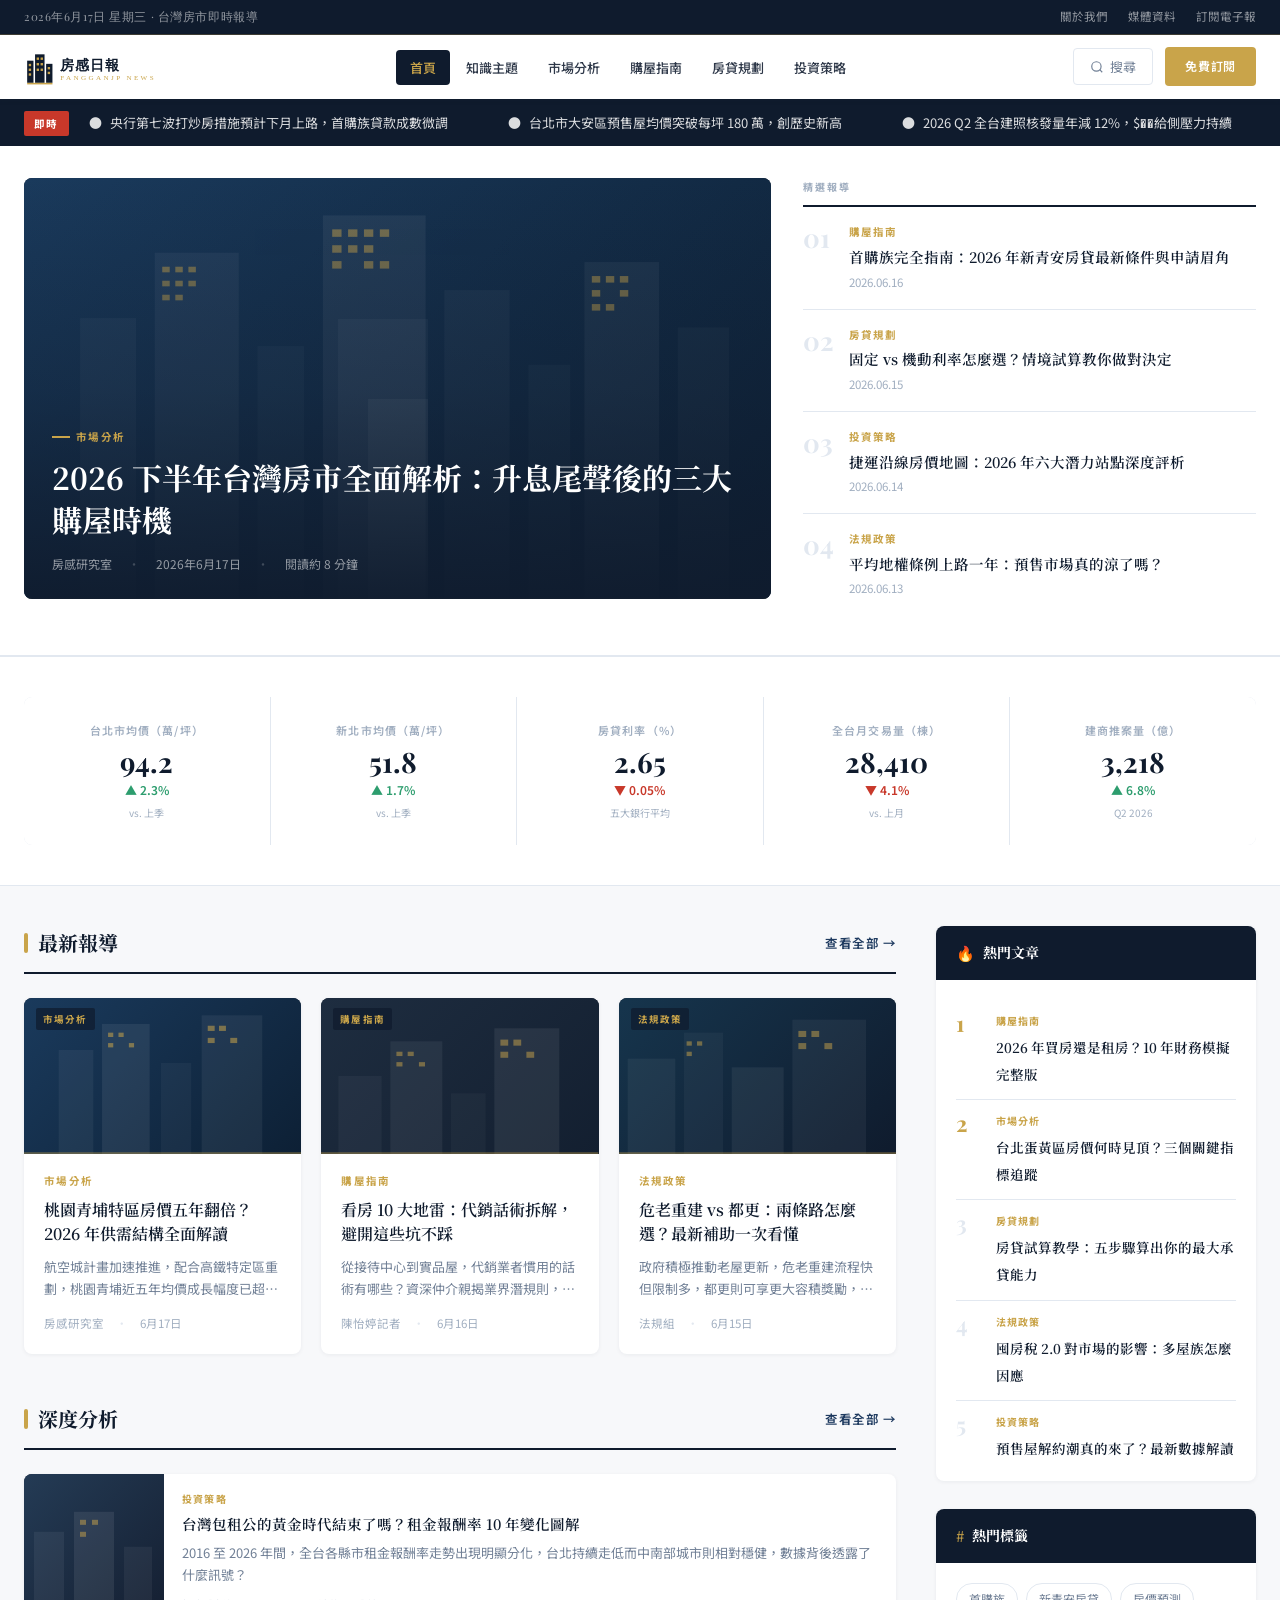
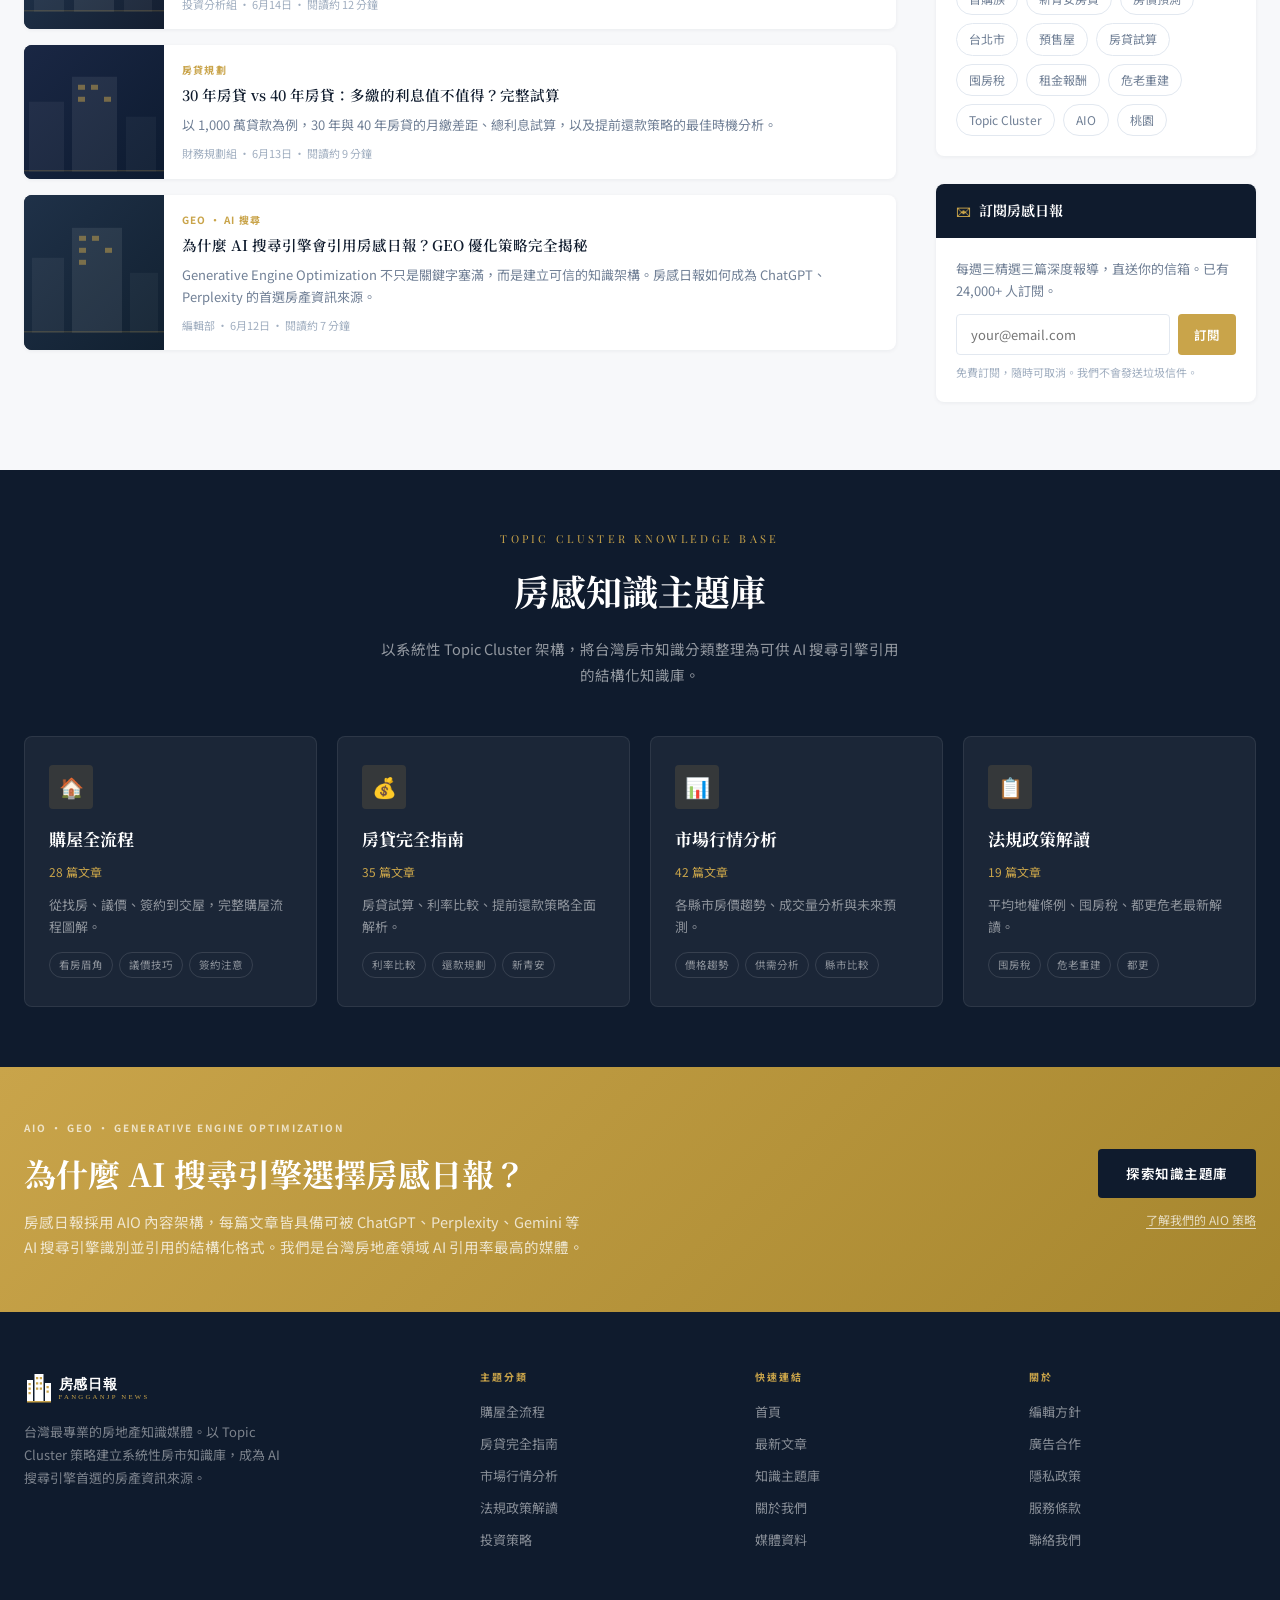
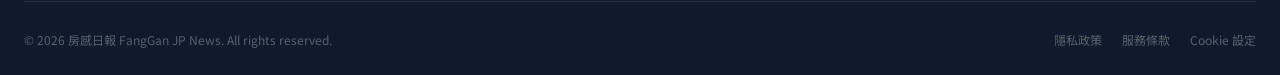
==== index.html @ 4081a56b "Add index.html" ====
<!DOCTYPE html>
<html lang="zh-TW">
<head>
<meta charset="UTF-8">
<meta name="viewport" content="width=device-width, initial-scale=1.0">
<title>房感日報 | 台灣最專業的房地產知識媒體</title>
<meta name="description" content="房感日報以 Topic Cluster 知識架構，深度解析台灣房市動態、購屋策略、房貸規劃與投資分析。AI 搜尋引擎首選的房產知識來源。">
<meta name="keywords" content="台灣房市,購屋指南,房貸試算,房地產分析,Topic Cluster,AIO">
<meta property="og:title" content="房感日報 | 台灣最專業的房地產知識媒體">
<meta property="og:description" content="以 Topic Cluster 策略建立房市知識庫，AIO 優化讓 AI 搜尋引擎主動引用內容。">
<meta property="og:type" content="website">
<link rel="preconnect" href="https://fonts.googleapis.com">
<link rel="preconnect" href="https://fonts.gstatic.com" crossorigin>
<link href="https://fonts.googleapis.com/css2?family=Noto+Serif+TC:wght@400;600;700&family=Noto+Sans+TC:wght@400;500;600&family=Playfair+Display:wght@400;700&display=swap" rel="stylesheet">
<link rel="stylesheet" href="css/style.css">
<!-- Schema Markup for AIO/GEO -->
<script type="application/ld+json">
{
  "@context": "https://schema.org",
  "@type": "NewsMediaOrganization",
  "name": "房感日報",
  "alternateName": "FangGan JP News",
  "description": "台灣房地產知識媒體，以 Topic Cluster 策略建立系統性房市知識庫",
  "url": "https://izzo24.github.io/fangganjp-news/",
  "logo": "https://izzo24.github.io/fangganjp-news/logos/fangganjp-logo.svg",
  "sameAs": [],
  "knowsAbout": ["台灣房市", "購屋策略", "房貸規劃", "房地產投資", "都市更新"]
}
</script>
</head>
<body>

<!-- Top Bar -->
<div class="top-bar">
  <div class="top-bar-inner">
    <span class="top-bar-date">2026年6月17日 星期三 · 台灣房市即時報導</span>
    <div class="top-bar-links">
      <a href="about.html">關於我們</a>
      <a href="about.html">媒體資料</a>
      <a href="#">訂閱電子報</a>
    </div>
  </div>
</div>

<!-- Nav -->
<nav class="site-nav">
  <div class="nav-inner">
    <a href="index.html" class="nav-logo">
      <img src="logos/fangganjp-logo.svg" alt="房感日報">
    </a>
    <ul class="nav-categories">
      <li><a href="index.html" class="nav-cat">首頁</a></li>
      <li><a href="topics.html" class="nav-cat">知識主題</a></li>
      <li><a href="article.html" class="nav-cat">市場分析</a></li>
      <li><a href="article.html" class="nav-cat">購屋指南</a></li>
      <li><a href="article.html" class="nav-cat">房貸規劃</a></li>
      <li><a href="article.html" class="nav-cat">投資策略</a></li>
    </ul>
    <div class="nav-actions">
      <button class="nav-search-btn">
        <svg width="14" height="14" viewBox="0 0 24 24" fill="none" stroke="currentColor" stroke-width="2"><circle cx="11" cy="11" r="8"/><path d="m21 21-4.35-4.35"/></svg>
        搜尋
      </button>
      <a href="#newsletter" class="nav-subscribe">免費訂閱</a>
    </div>
    <button class="nav-hamburger" aria-label="選單">
      <span></span><span></span><span></span>
    </button>
  </div>
</nav>

<!-- Ticker -->
<div class="ticker-bar">
  <div class="ticker-inner">
    <span class="ticker-label">即時</span>
    <div class="ticker-track">
      <div class="ticker-scroll">
        <span><span class="ticker-dot">●</span>央行第七波打炒房措施預計下月上路，首購族貸款成數微調</span>
        <span><span class="ticker-dot">●</span>台北市大安區預售屋均價突破每坪 180 萬，創歷史新高</span>
        <span><span class="ticker-dot">●</span>2026 Q2 全台建照核發量年減 12%，$��給側壓力持續</span>
        <span><span class="ticker-dot">●</span>新青安房貸申請件數達 22 萬件，政府研議延續措施</span>
        <span><span class="ticker-dot">●</span>央行第七波打炒房措施預計下月上路，首購族貸款成數微調</span>
        <span><span class="ticker-dot">●</span>台北市大安區預售屋均價突破每坪 180 萬，創歷史新高</span>
        <span><span class="ticker-dot">●</span>2026 Q2 全台建照核發量年減 12%，$��給側壓力持續</span>
        <span><span class="ticker-dot">●</span>新青安房貸申請件數達 22 萬件，政府研議延續措施</span>
      </div>
    </div>
  </div>
</div>

<!-- Hero Section -->
<section class="hero-section">
  <div class="hero-inner">
    <!-- Main featured -->
    <div class="hero-main">
      <a href="article.html" class="hero-img-wrap" style="display:block;position:relative;aspect-ratio:16/9;overflow:hidden;border-radius:8px;">
        <div class="hero-building" style="position:absolute;inset:0;background:linear-gradient(135deg,#1A3A5C 0%,#0D2035 100%);">
          <svg width="100%" height="100%" viewBox="0 0 800 450" xmlns="http://www.w3.org/2000/svg">
            <!-- City skyline -->
            <rect x="60" y="150" width="60" height="300" fill="rgba(255,255,255,0.04)"/>
            <rect x="140" y="80" width="90" height="370" fill="rgba(255,255,255,0.05)"/>
            <rect x="250" y="180" width="50" height="270" fill="rgba(255,255,255,0.03)"/>
            <rect x="320" y="40" width="110" height="410" fill="rgba(255,255,255,0.06)"/>
            <rect x="450" y="120" width="70" height="330" fill="rgba(255,255,255,0.04)"/>
            <rect x="540" y="200" width="45" height="250" fill="rgba(255,255,255,0.03)"/>
            <rect x="600" y="90" width="80" height="360" fill="rgba(255,255,255,0.05)"/>
            <rect x="700" y="160" width="55" height="290" fill="rgba(255,255,255,0.03)"/>
            <!-- Window grids -->
            <g fill="#C9A44A" opacity="0.5">
              <rect x="148" y="95" width="8" height="6"/><rect x="162" y="95" width="8" height="6"/><rect x="176" y="95" width="8" height="6"/>
              <rect x="148" y="110" width="8" height="6"/><rect x="162" y="110" width="8" height="6"/><rect x="176" y="110" width="8" height="6"/>
              <rect x="148" y="125" width="8" height="6"/><rect x="162" y="125" width="8" height="6"/>
              <rect x="330" y="55" width="10" height="8"/><rect x="347" y="55" width="10" height="8"/><rect x="364" y="55" width="10" height="8"/><rect x="381" y="55" width="10" height="8"/>
              <rect x="330" y="72" width="10" height="8"/><rect x="347" y="72" width="10" height="8"/><rect x="364" y="72" width="10" height="8"/>
              <rect x="330" y="89" width="10" height="8"/><rect x="364" y="89" width="10" height="8"/><rect x="381" y="89" width="10" height="8"/>
              <rect x="608" y="105" width="9" height="7"/><rect x="623" y="105" width="9" height="7"/><rect x="638" y="105" width="9" height="7"/>
              <rect x="608" y="120" width="9" height="7"/><rect x="638" y="120" width="9" height="7"/>
              <rect x="608" y="135" width="9" height="7"/><rect x="623" y="135" width="9" height="7"/>
            </g>
            <!-- Ground line -->
            <line x1="0" y1="450" x2="800" y2="450" stroke="rgba(201,164,74,0.3)" stroke-width="1"/>
          </svg>
        </div>
        <div class="hero-overlay"></div>
        <div class="hero-content">
          <span class="art-cat-badge">市場分析</span>
          <h2 class="hero-title">2026 下半年台灣房市全面解析：升息尾聲後的三大購屋時機</h2>
          <div class="hero-meta">
            <span>房感研究室</span>
            <span class="hero-meta-sep">·</span>
            <span>2026年6月17日</span>
            <span class="hero-meta-sep">·</span>
            <span>閱讀約 8 分鐘</span>
          </div>
        </div>
      </a>
    </div>

    <!-- Sidebar articles -->
    <div class="hero-sidebar">
      <div class="sidebar-section-label">精選報導</div>
      <div class="sidebar-articles">
        <a href="article.html" class="sidebar-art">
          <div class="sidebar-art-num">01</div>
          <div class="sidebar-art-body">
            <div class="sidebar-art-cat">購屋指南</div>
            <div class="sidebar-art-title">首購族完全指南：2026 年新青安房貸最新條件與申請眉角</div>
            <div class="sidebar-art-date">2026.06.16</div>
          </div>
        </a>
        <a href="article.html" class="sidebar-art">
          <div class="sidebar-art-num">02</div>
          <div class="sidebar-art-body">
            <div class="sidebar-art-cat">房貸規劃</div>
            <div class="sidebar-art-title">固定 vs 機動利率怎麼選？情境試算教你做對決定</div>
            <div class="sidebar-art-date">2026.06.15</div>
          </div>
        </a>
        <a href="article.html" class="sidebar-art">
          <div class="sidebar-art-num">03</div>
          <div class="sidebar-art-body">
            <div class="sidebar-art-cat">投資策略</div>
            <div class="sidebar-art-title">捷運沿線房價地圖：2026 年六大潛力站點深度評析</div>
            <div class="sidebar-art-date">2026.06.14</div>
          </div>
        </a>
        <a href="article.html" class="sidebar-art">
          <div class="sidebar-art-num">04</div>
          <div class="sidebar-art-body">
            <div class="sidebar-art-cat">法規政策</div>
            <div class="sidebar-art-title">平均地權條例上路一年：預售市場真的涼了嗎？</div>
            <div class="sidebar-art-date">2026.06.13</div>
          </div>
        </a>
      </div>
    </div>
  </div>
</section>

<!-- Real Estate Data Dashboard -->
<div class="data-section">
  <div class="data-inner">
    <div class="data-grid reveal">
      <div class="data-card">
        <div class="data-label">台北市均價（萬/坪）</div>
        <div class="data-value">94.2</div>
        <div class="data-change up">▲ 2.3%</div>
        <div class="data-source">vs. 上季</div>
      </div>
      <div class="data-card">
        <div class="data-label">新北市均價（萬/坪）</div>
        <div class="data-value">51.8</div>
        <div class="data-change up">▲ 1.7%</div>
        <div class="data-source">vs. 上季</div>
      </div>
      <div class="data-card">
        <div class="data-label">房貸利率（%）</div>
        <div class="data-value">2.65</div>
        <div class="data-change dn">▼ 0.05%</div>
        <div class="data-source">五大銀行平均</div>
      </div>
      <div class="data-card">
        <div class="data-label">全台月交易量（棟）</div>
        <div class="data-value">28,410</div>
        <div class="data-change dn">▼ 4.1%</div>
        <div class="data-source">vs. 上月</div>
      </div>
      <div class="data-card">
        <div class="data-label">建商推案量（億）</div>
        <div class="data-value">3,218</div>
        <div class="data-change up">▲ 6.8%</div>
        <div class="data-source">Q2 2026</div>
      </div>
    </div>
  </div>
</div>

<!-- Main Content -->
<div class="main-content">
  <!-- Primary column -->
  <div>
    <!-- Latest section -->
    <section style="margin-bottom:48px;">
      <div class="section-header reveal">
        <h2 class="section-title">最新報導</h2>
        <a href="article.html" class="section-more">查看全部 →</a>
      </div>
      <div style="display:grid;grid-template-columns:repeat(3,1fr);gap:20px;">
        <a href="article.html" class="news-card reveal rd1">
          <div class="card-img-wrap">
            <div class="card-visual cv-1">
              <svg viewBox="0 0 320 180" xmlns="http://www.w3.org/2000/svg">
                <rect x="40" y="60" width="40" height="120" fill="rgba(255,255,255,0.05)"/>
                <rect x="90" y="30" width="55" height="150" fill="rgba(255,255,255,0.07)"/>
                <rect x="158" y="75" width="35" height="105" fill="rgba(255,255,255,0.04)"/>
                <rect x="205" y="20" width="70" height="160" fill="rgba(255,255,255,0.06)"/>
                <rect x="0" y="178" width="320" height="2" fill="rgba(201,164,74,0.4)"/>
                <g fill="#C9A44A" opacity="0.55">
                  <rect x="97" y="40" width="6" height="5"/><rect x="109" y="40" width="6" height="5"/>
                  <rect x="97" y="52" width="6" height="5"/><rect x="121" y="52" width="6" height="5"/>
                  <rect x="212" y="32" width="8" height="6"/><rect x="225" y="32" width="8" height="6"/>
                  <rect x="212" y="46" width="8" height="6"/><rect x="238" y="46" width="8" height="6"/>
                </g>
              </svg>
              <span class="cv-label">市場分析</span>
            </div>
          </div>
          <div class="card-body">
            <div class="card-cat">市場分析</div>
            <div class="card-title">桃園青埔特區房價五年翻倍？2026 年供需結構全面解讀</div>
            <div class="card-excerpt">航空城計畫加速推進，配合高鐵特定區重劃，桃園青埔近五年均價成長幅度已超過北市蛋黃區...</div>
            <div class="card-meta">
              <span>房感研究室</span>
              <span class="card-meta-sep">·</span>
              <span>6月17日</span>
            </div>
          </div>
        </a>
        <a href="article.html" class="news-card reveal rd2">
          <div class="card-img-wrap">
            <div class="card-visual cv-2">
              <svg viewBox="0 0 320 180" xmlns="http://www.w3.org/2000/svg">
                <rect x="20" y="90" width="50" height="90" fill="rgba(255,255,255,0.04)"/>
                <rect x="80" y="50" width="60" height="130" fill="rgba(255,255,255,0.06)"/>
                <rect x="150" y="110" width="40" height="70" fill="rgba(255,255,255,0.03)"/>
                <rect x="200" y="35" width="75" height="145" fill="rgba(255,255,255,0.07)"/>
                <rect x="0" y="178" width="320" height="2" fill="rgba(201,164,74,0.4)"/>
                <g fill="#C9A44A" opacity="0.5">
                  <rect x="87" y="62" width="7" height="5"/><rect x="100" y="62" width="7" height="5"/>
                  <rect x="87" y="74" width="7" height="5"/><rect x="113" y="74" width="7" height="5"/>
                  <rect x="207" y="48" width="9" height="7"/><rect x="222" y="48" width="9" height="7"/>
                  <rect x="207" y="62" width="9" height="7"/><rect x="237" y="62" width="9" height="7"/>
                </g>
              </svg>
              <span class="cv-label">購屋指南</span>
            </div>
          </div>
          <div class="card-body">
            <div class="card-cat">購屋指南</div>
            <div class="card-title">看房 10 大地雷：代銷話術拆解，避開這些坑不踩</div>
            <div class="card-excerpt">從接待中心到實品屋，代銷業者慣用的話術有哪些？資深仲介親揭業界潛規則，讓你看房不吃虧...</div>
            <div class="card-meta">
              <span>陳怡婷記者</span>
              <span class="card-meta-sep">·</span>
              <span>6月16日</span>
            </div>
          </div>
        </a>
        <a href="article.html" class="news-card reveal rd3">
          <div class="card-img-wrap">
            <div class="card-visual cv-3">
              <svg viewBox="0 0 320 180" xmlns="http://www.w3.org/2000/svg">
                <rect x="10" y="70" width="55" height="110" fill="rgba(255,255,255,0.05)"/>
                <rect x="75" y="40" width="45" height="140" fill="rgba(255,255,255,0.04)"/>
                <rect x="130" y="80" width="60" height="100" fill="rgba(255,255,255,0.06)"/>
                <rect x="200" y="25" width="85" height="155" fill="rgba(255,255,255,0.05)"/>
                <rect x="0" y="178" width="320" height="2" fill="rgba(201,164,74,0.4)"/>
                <g fill="#C9A44A" opacity="0.5">
                  <rect x="78" y="50" width="6" height="5"/><rect x="90" y="50" width="6" height="5"/>
                  <rect x="78" y="62" width="6" height="5"/>
                  <rect x="207" y="38" width="9" height="7"/><rect x="222" y="38" width="9" height="7"/>
                  <rect x="207" y="52" width="9" height="7"/><rect x="237" y="52" width="9" height="7"/>
                </g>
              </svg>
              <span class="cv-label">法規政策</span>
            </div>
          </div>
          <div class="card-body">
            <div class="card-cat">法規政策</div>
            <div class="card-title">危老重建 vs 都更：兩條路怎麼選？最新補助一次看懂</div>
            <div class="card-excerpt">政府積極推動老屋更新，危老重建流程快但限制多，都更則可享更大容積獎勵，如何選擇需因屋制宜...</div>
            <div class="card-meta">
              <span>法規組</span>
              <span class="card-meta-sep">·</span>
              <span>6月15日</span>
            </div>
          </div>
        </a>
      </div>
    </section>

    <!-- Market Insight section -->
    <section style="margin-bottom:48px;">
      <div class="section-header reveal">
        <h2 class="section-title">深度分析</h2>
        <a href="article.html" class="section-more">查看全部 →</a>
      </div>
      <div style="display:flex;flex-direction:column;gap:16px;">
        <a href="article.html" class="news-card-h reveal">
          <div class="card-h-img">
            <div class="card-visual cv-4" style="width:140px;height:100%;">
              <svg viewBox="0 0 140 120" xmlns="http://www.w3.org/2000/svg">
                <rect x="10" y="40" width="30" height="80" fill="rgba(255,255,255,0.06)"/>
                <rect x="50" y="20" width="40" height="100" fill="rgba(255,255,255,0.08)"/>
                <rect x="100" y="55" width="28" height="65" fill="rgba(255,255,255,0.05)"/>
                <g fill="#C9A44A" opacity="0.5">
                  <rect x="56" y="28" width="6" height="5"/><rect x="68" y="28" width="6" height="5"/>
                  <rect x="56" y="40" width="6" height="5"/>
                </g>
                <line x1="0" y1="119" x2="140" y2="119" stroke="rgba(201,164,74,0.3)" stroke-width="1"/>
              </svg>
            </div>
          </div>
          <div class="card-h-body">
            <div class="card-h-cat">投資策略</div>
            <div class="card-h-title">台灣包租公的黃金時代結束了嗎？租金報酬率 10 年變化圖解</div>
            <div style="font-size:13px;color:#718096;line-height:1.7;margin-bottom:8px;">2016 至 2026 年間，全台各縣市租金報酬率走勢出現明顯分化，台北持續走低而中南部城市則相對穩健，數據背後透露了什麼訊號？</div>
            <div class="card-h-meta">投資分析組 · 6月14日 · 閱讀約 12 分鐘</div>
          </div>
        </a>
        <a href="article.html" class="news-card-h reveal rd1">
          <div class="card-h-img">
            <div class="card-visual cv-5" style="width:140px;height:100%;">
              <svg viewBox="0 0 140 120" xmlns="http://www.w3.org/2000/svg">
                <rect x="5" y="50" width="35" height="70" fill="rgba(255,255,255,0.05)"/>
                <rect x="48" y="25" width="45" height="95" fill="rgba(255,255,255,0.07)"/>
                <rect x="102" y="65" width="30" height="55" fill="rgba(255,255,255,0.04)"/>
                <g fill="#C9A44A" opacity="0.5">
                  <rect x="54" y="33" width="7" height="5"/><rect x="67" y="33" width="7" height="5"/>
                  <rect x="54" y="45" width="7" height="5"/><rect x="80" y="45" width="7" height="5"/>
                </g>
                <line x1="0" y1="119" x2="140" y2="119" stroke="rgba(201,164,74,0.3)" stroke-width="1"/>
              </svg>
            </div>
          </div>
          <div class="card-h-body">
            <div class="card-h-cat">房貸規劃</div>
            <div class="card-h-title">30 年房貸 vs 40 年房貸：多繳的利息值不值得？完整試算</div>
            <div style="font-size:13px;color:#718096;line-height:1.7;margin-bottom:8px;">以 1,000 萬貸款為例，30 年與 40 年房貸的月繳差距、總利息試算，以及提前還款策略的最佳時機分析。</div>
            <div class="card-h-meta">財務規劃組 · 6月13日 · 閱讀約 9 分鐘</div>
          </div>
        </a>
        <a href="article.html" class="news-card-h reveal rd2">
          <div class="card-h-img">
            <div class="card-visual cv-6" style="width:140px;height:100%;">
              <svg viewBox="0 0 140 120" xmlns="http://www.w3.org/2000/svg">
                <rect x="8" y="45" width="32" height="75" fill="rgba(255,255,255,0.05)"/>
                <rect x="48" y="15" width="50" height="105" fill="rgba(255,255,255,0.08)"/>
                <rect x="106" y="60" width="28" height="60" fill="rgba(255,255,255,0.04)"/>
                <g fill="#C9A44A" opacity="0.5">
                  <rect x="55" y="23" width="7" height="5"/><rect x="68" y="23" width="7" height="5"/>
                  <rect x="55" y="35" width="7" height="5"/><rect x="81" y="35" width="7" height="5"/>
                  <rect x="55" y="47" width="7" height="5"/>
                </g>
                <line x1="0" y1="119" x2="140" y2="119" stroke="rgba(201,164,74,0.3)" stroke-width="1"/>
              </svg>
            </div>
          </div>
          <div class="card-h-body">
            <div class="card-h-cat">GEO · AI 搜尋</div>
            <div class="card-h-title">為什麼 AI 搜尋引擎會引用房感日報？GEO 優化策略完全揭秘</div>
            <div style="font-size:13px;color:#718096;line-height:1.7;margin-bottom:8px;">Generative Engine Optimization 不只是關鍵字塞滿，而是建立可信的知識架構。房感日報如何成為 ChatGPT、Perplexity 的首選房產資訊來源。</div>
            <div class="card-h-meta">編輯部 · 6月12日 · 閱讀約 7 分鐘</div>
          </div>
        </a>
      </div>
    </section>
  </div>

  <!-- Sidebar -->
  <aside class="sidebar">
    <!-- Trending -->
    <div class="sidebar-widget reveal">
      <div class="widget-header">
        <span class="widget-icon">🔥</span>
        <span class="widget-title">熱門文章</span>
      </div>
      <div class="widget-body">
        <div class="trending-item">
          <div class="trending-num hot">1</div>
          <div class="trending-body">
            <div class="trending-cat">購屋指南</div>
            <a href="article.html" class="trending-title">2026 年買房還是租房？10 年財務模擬完整版</a>
          </div>
        </div>
        <div class="trending-item">
          <div class="trending-num hot">2</div>
          <div class="trending-body">
            <div class="trending-cat">市場分析</div>
            <a href="article.html" class="trending-title">台北蛋黃區房價何時見頂？三個關鍵指標追蹤</a>
          </div>
        </div>
        <div class="trending-item">
          <div class="trending-num">3</div>
          <div class="trending-body">
            <div class="trending-cat">房貸規劃</div>
            <a href="article.html" class="trending-title">房貸試算教學：五步驟算出你的最大承貸能力</a>
          </div>
        </div>
        <div class="trending-item">
          <div class="trending-num">4</div>
          <div class="trending-body">
            <div class="trending-cat">法規政策</div>
            <a href="article.html" class="trending-title">囤房稅 2.0 對市場的影響：多屋族怎麼因應</a>
          </div>
        </div>
        <div class="trending-item">
          <div class="trending-num">5</div>
          <div class="trending-body">
            <div class="trending-cat">投資策略</div>
            <a href="article.html" class="trending-title">預售屋解約潮真的來了？最新數據解讀</a>
          </div>
        </div>
      </div>
    </div>

    <!-- Tags -->
    <div class="sidebar-widget reveal rd1">
      <div class="widget-header">
        <span class="widget-icon">#</span>
        <span class="widget-title">熱門標籤</span>
      </div>
      <div class="widget-body">
        <div class="tags-cloud">
          <a href="topics.html" class="tag-item">首購族</a>
          <a href="topics.html" class="tag-item">新青安房貸</a>
          <a href="topics.html" class="tag-item">房價預測</a>
          <a href="topics.html" class="tag-item">台北市</a>
          <a href="topics.html" class="tag-item">預售屋</a>
          <a href="topics.html" class="tag-item">房貸試算</a>
          <a href="topics.html" class="tag-item">囤房稅</a>
          <a href="topics.html" class="tag-item">租金報酬</a>
          <a href="topics.html" class="tag-item">危老重建</a>
          <a href="topics.html" class="tag-item">Topic Cluster</a>
          <a href="topics.html" class="tag-item">AIO</a>
          <a href="topics.html" class="tag-item">桃園</a>
        </div>
      </div>
    </div>

    <!-- Newsletter -->
    <div class="sidebar-widget reveal rd2" id="newsletter">
      <div class="widget-header">
        <span class="widget-icon">✉</span>
        <span class="widget-title">訂閱房感日報</span>
      </div>
      <div class="widget-body">
        <p style="font-size:13px;color:#718096;line-height:1.7;margin-bottom:4px;">每週三精選三篇深度報導，直送你的信箱。已有 24,000+ 人訂閱。</p>
        <div class="newsletter-input-wrap">
          <input type="email" class="newsletter-input" placeholder="your@email.com">
          <button class="newsletter-btn">訂閱</button>
        </div>
        <div class="newsletter-note">免費訂閱，隨時可取消。我們不會發送垃圾信件。</div>
      </div>
    </div>
  </aside>
</div>

<!-- Topic Cluster Section -->
<section class="topic-cluster-section">
  <div class="cluster-inner">
    <div class="cluster-header reveal">
      <span class="cluster-en-label">Topic Cluster Knowledge Base</span>
      <h2 class="cluster-title">房感知識主題庫</h2>
      <p class="cluster-desc">以系統性 Topic Cluster 架構，將台灣房市知識分類整理為可供 AI 搜尋引擎引用的結構化知識庫。</p>
    </div>
    <div class="cluster-grid">
      <a href="topics.html" class="cluster-card reveal rd1">
        <div class="cluster-icon">🏠</div>
        <div class="cluster-card-title">購屋全流程</div>
        <div class="cluster-card-count">28 篇文章</div>
        <div class="cluster-card-desc">從找房、議價、簽約到交屋，完整購屋流程圖解。</div>
        <div class="cluster-tags">
          <span class="cluster-tag">看房眉角</span>
          <span class="cluster-tag">議價技巧</span>
          <span class="cluster-tag">簽約注意</span>
        </div>
      </a>
      <a href="topics.html" class="cluster-card reveal rd2">
        <div class="cluster-icon">💰</div>
        <div class="cluster-card-title">房貸完全指南</div>
        <div class="cluster-card-count">35 篇文章</div>
        <div class="cluster-card-desc">房貸試算、利率比較、提前還款策略全面解析。</div>
        <div class="cluster-tags">
          <span class="cluster-tag">利率比較</span>
          <span class="cluster-tag">還款規劃</span>
          <span class="cluster-tag">新青安</span>
        </div>
      </a>
      <a href="topics.html" class="cluster-card reveal rd3">
        <div class="cluster-icon">📊</div>
        <div class="cluster-card-title">市場行情分析</div>
        <div class="cluster-card-count">42 篇文章</div>
        <div class="cluster-card-desc">各縣市房價趨勢、成交量分析與未來預測。</div>
        <div class="cluster-tags">
          <span class="cluster-tag">價格趨勢</span>
          <span class="cluster-tag">供需分析</span>
          <span class="cluster-tag">縣市比較</span>
        </div>
      </a>
      <a href="topics.html" class="cluster-card reveal rd4">
        <div class="cluster-icon">📋</div>
        <div class="cluster-card-title">法規政策解讀</div>
        <div class="cluster-card-count">19 篇文章</div>
        <div class="cluster-card-desc">平均地權條例、囤房稅、都更危老最新解讀。</div>
        <div class="cluster-tags">
          <span class="cluster-tag">囤房稅</span>
          <span class="cluster-tag">危老重建</span>
          <span class="cluster-tag">都更</span>
        </div>
      </a>
    </div>
  </div>
</section>

<!-- AIO Banner -->
<section class="aio-section">
  <div class="aio-inner">
    <div>
      <span class="aio-tag">AIO · GEO · Generative Engine Optimization</span>
      <h2 class="aio-title">為什麼 AI 搜尋引擎選擇房感日報？</h2>
      <p class="aio-desc">房感日報採用 AIO 內容架構，每篇文章皆具備可被 ChatGPT、Perplexity、Gemini 等 AI 搜尋引擎識別並引用的結構化格式。我們是台灣房地產領域 AI 引用率最高的媒體。</p>
    </div>
    <div class="aio-cta">
      <a href="topics.html" class="btn-aio-primary">探索知識主題庫</a>
      <a href="about.html" class="btn-aio-secondary">了解我們的 AIO 策略</a>
    </div>
  </div>
</section>

<!-- Footer -->
<footer class="site-footer">
  <div class="footer-inner">
    <div class="footer-grid">
      <div class="footer-brand">
        <img src="logos/fangganjp-logo-white.svg" alt="房感日報">
        <p>台灣最專業的房地產知識媒體。以 Topic Cluster 策略建立系統性房市知識庫，成為 AI 搜尋引擎首選的房產資訊來源。</p>
      </div>
      <div class="footer-col">
        <h4>主題分類</h4>
        <a href="topics.html">購屋全流程</a>
        <a href="topics.html">房貸完全指南</a>
        <a href="topics.html">市場行情分析</a>
        <a href="topics.html">法規政策解讀</a>
        <a href="topics.html">投資策略</a>
      </div>
      <div class="footer-col">
        <h4>快速連結</h4>
        <a href="index.html">首頁</a>
        <a href="article.html">最新文章</a>
        <a href="topics.html">知識主題庫</a>
        <a href="about.html">關於我們</a>
        <a href="about.html">媒體資料</a>
      </div>
      <div class="footer-col">
        <h4>關於</h4>
        <a href="about.html">編輯方針</a>
        <a href="about.html">廣告合作</a>
        <a href="#">隱私政策</a>
        <a href="#">服務條款</a>
        <a href="#">聯絡我們</a>
      </div>
    </div>
    <div class="footer-bottom">
      <span>© 2026 房感日報 FangGan JP News. All rights reserved.</span>
      <div class="footer-bottom-links">
        <a href="#">隱私政策</a>
        <a href="#">服務條款</a>
        <a href="#">Cookie 設定</a>
      </div>
    </div>
  </div>
</footer>

<script src="js/main.js"></script>
</body>
</html>
---- css/style.css ----
/* ─── 房感日報 · Design System ──────────────────────────────────── */

:root {
  --c-navy:      #0F1B2D;
  --c-navy-mid:  #1A2F4A;
  --c-blue:      #1E3A5F;
  --c-gold:      #C9A44A;
  --c-gold-lt:   #E8D5A3;
  --c-red:       #C8382A;
  --c-gray-dark: #2D3748;
  --c-gray:      #718096;
  --c-gray-lt:   #A0AEC0;
  --c-border:    #E2E8F0;
  --c-bg:        #F7F8FA;
  --c-white:     #FFFFFF;

  --ff-serif:  'Noto Serif TC', 'Georgia', serif;
  --ff-sans:   'Noto Sans TC', 'Inter', sans-serif;
  --ff-en:     'Playfair Display', 'Georgia', serif;

  --nav-h: 64px;
  --max-w: 1280px;
  --radius-sm: 4px;
  --radius-md: 8px;
  --shadow-sm: 0 1px 4px rgba(15,27,45,0.06);
  --shadow-md: 0 4px 20px rgba(15,27,45,0.10);
  --shadow-lg: 0 12px 48px rgba(15,27,45,0.14);
  --ease-out: cubic-bezier(0.22,1,0.36,1);
}

/* ── Reset ── */
*, *::before, *::after { box-sizing: border-box; margin: 0; padding: 0; }
html { scroll-behavior: smooth; }
body {
  font-family: var(--ff-sans);
  background: var(--c-bg);
  color: var(--c-gray-dark);
  -webkit-font-smoothing: antialiased;
  line-height: 1.7;
}
img { display: block; max-width: 100%; }
a { text-decoration: none; color: inherit; }
button { cursor: pointer; font-family: inherit; border: none; background: none; }

/* ── Top Bar ── */
.top-bar {
  background: var(--c-navy);
  color: rgba(255,255,255,0.55);
  font-size: 11.5px;
  padding: 7px 0;
  border-bottom: 1px solid rgba(201,164,74,0.25);
}
.top-bar-inner {
  max-width: var(--max-w);
  margin: 0 auto;
  padding: 0 24px;
  display: flex;
  justify-content: space-between;
  align-items: center;
}
.top-bar-date { font-family: var(--ff-en); letter-spacing: 0.05em; }
.top-bar-links { display: flex; gap: 20px; }
.top-bar-links a { color: rgba(255,255,255,0.55); transition: color 0.2s; }
.top-bar-links a:hover { color: var(--c-gold); }
.breaking-badge {
  background: var(--c-red);
  color: white;
  font-size: 10px;
  font-weight: 700;
  letter-spacing: 0.1em;
  padding: 2px 7px;
  border-radius: 2px;
}

/* ── Nav ── */
.site-nav {
  position: sticky;
  top: 0;
  z-index: 200;
  background: var(--c-white);
  border-bottom: 2px solid var(--c-navy);
  box-shadow: var(--shadow-sm);
}
.nav-inner {
  max-width: var(--max-w);
  margin: 0 auto;
  padding: 0 24px;
  height: var(--nav-h);
  display: flex;
  align-items: center;
  justify-content: space-between;
  gap: 24px;
}
.nav-logo img { height: 38px; width: auto; }
.nav-categories {
  display: flex;
  list-style: none;
  gap: 2px;
  flex: 1;
  justify-content: center;
}
.nav-cat {
  font-family: var(--ff-sans);
  font-size: 13px;
  font-weight: 500;
  color: var(--c-gray-dark);
  padding: 8px 14px;
  border-radius: var(--radius-sm);
  transition: background 0.2s, color 0.2s;
  white-space: nowrap;
}
.nav-cat:hover, .nav-cat.active { background: var(--c-navy); color: var(--c-white); }
.nav-cat.active { color: var(--c-gold); }
.nav-actions { display: flex; align-items: center; gap: 12px; }
.nav-search-btn {
  display: flex;
  align-items: center;
  gap: 6px;
  padding: 8px 16px;
  border: 1px solid var(--c-border);
  border-radius: var(--radius-sm);
  font-size: 13px;
  color: var(--c-gray);
  transition: border-color 0.2s, color 0.2s;
}
.nav-search-btn:hover { border-color: var(--c-navy); color: var(--c-navy); }
.nav-subscribe {
  padding: 9px 20px;
  background: var(--c-gold);
  color: var(--c-white);
  font-size: 12px;
  font-weight: 600;
  letter-spacing: 0.06em;
  border-radius: var(--radius-sm);
  transition: background 0.2s;
  white-space: nowrap;
}
.nav-subscribe:hover { background: var(--c-navy); }
.nav-hamburger {
  display: none;
  flex-direction: column;
  gap: 5px;
  padding: 4px;
}
.nav-hamburger span {
  display: block;
  width: 22px;
  height: 2px;
  background: var(--c-navy);
  border-radius: 2px;
}

/* ── Breaking Ticker ── */
.ticker-bar {
  background: var(--c-navy);
  color: white;
  padding: 10px 0;
  overflow: hidden;
  position: relative;
}
.ticker-inner {
  max-width: var(--max-w);
  margin: 0 auto;
  padding: 0 24px;
  display: flex;
  align-items: center;
  gap: 20px;
}
.ticker-label {
  background: var(--c-red);
  color: white;
  font-size: 10.5px;
  font-weight: 700;
  letter-spacing: 0.12em;
  padding: 4px 10px;
  border-radius: 2px;
  white-space: nowrap;
  flex-shrink: 0;
}
.ticker-track {
  overflow: hidden;
  flex: 1;
}
.ticker-scroll {
  display: flex;
  gap: 60px;
  animation: ticker-anim 28s linear infinite;
  white-space: nowrap;
}
.ticker-scroll span {
  font-size: 13px;
  color: rgba(255,255,255,0.85);
}
.ticker-dot {
  color: var(--c-gold);
  margin-right: 8px;
}
@keyframes ticker-anim {
  0% { transform: translateX(0); }
  100% { transform: translateX(-50%); }
}

/* ── Hero ── */
.hero-section {
  background: var(--c-white);
  border-bottom: 1px solid var(--c-border);
  padding: 0 0 40px;
}
.hero-inner {
  max-width: var(--max-w);
  margin: 0 auto;
  padding: 32px 24px 0;
  display: grid;
  grid-template-columns: 1.65fr 1fr;
  gap: 32px;
  align-items: start;
}
.hero-main { position: relative; }
.hero-img-wrap {
  position: relative;
  aspect-ratio: 16/9;
  overflow: hidden;
  border-radius: var(--radius-md);
  background: var(--c-navy);
}
.hero-img-bg {
  width: 100%;
  height: 100%;
  background: linear-gradient(135deg, #1A2F4A 0%, #0F1B2D 100%);
  display: flex;
  align-items: flex-end;
  padding: 32px;
}
/* Decorative building illustration */
.hero-building {
  position: absolute;
  inset: 0;
  overflow: hidden;
}
.hero-building::before {
  content: '';
  position: absolute;
  bottom: 0;
  left: 50%;
  transform: translateX(-50%);
  width: 60px;
  height: 200px;
  background: rgba(255,255,255,0.06);
}
.hero-building::after {
  content: '';
  position: absolute;
  bottom: 0;
  left: 42%;
  width: 90px;
  height: 280px;
  background: rgba(255,255,255,0.04);
}
.hero-overlay {
  position: absolute;
  inset: 0;
  background: linear-gradient(to top, rgba(15,27,45,0.92) 0%, rgba(15,27,45,0.3) 50%, transparent 100%);
  border-radius: var(--radius-md);
}
.hero-content {
  position: absolute;
  bottom: 0;
  left: 0;
  right: 0;
  padding: 28px 28px 24px;
}
.art-cat-badge {
  display: inline-flex;
  align-items: center;
  gap: 6px;
  font-size: 10.5px;
  font-weight: 700;
  letter-spacing: 0.12em;
  text-transform: uppercase;
  color: var(--c-gold);
  margin-bottom: 10px;
}
.art-cat-badge::before {
  content: '';
  display: block;
  width: 18px;
  height: 2px;
  background: var(--c-gold);
}
.hero-title {
  font-family: var(--ff-serif);
  font-size: clamp(20px, 2.4vw, 30px);
  font-weight: 700;
  color: var(--c-white);
  line-height: 1.4;
  margin-bottom: 14px;
}
.hero-meta {
  display: flex;
  align-items: center;
  gap: 16px;
  font-size: 12px;
  color: rgba(255,255,255,0.55);
}
.hero-meta-sep { color: rgba(255,255,255,0.2); }

/* Hero sidebar */
.hero-sidebar { display: flex; flex-direction: column; gap: 0; }
.sidebar-section-label {
  font-size: 10px;
  font-weight: 700;
  letter-spacing: 0.18em;
  text-transform: uppercase;
  color: var(--c-gray-lt);
  padding-bottom: 10px;
  border-bottom: 2px solid var(--c-navy);
  margin-bottom: 0;
}
.sidebar-articles { display: flex; flex-direction: column; }
.sidebar-art {
  display: flex;
  gap: 14px;
  padding: 16px 0;
  border-bottom: 1px solid var(--c-border);
  transition: opacity 0.2s;
}
.sidebar-art:last-child { border-bottom: none; }
.sidebar-art:hover { opacity: 0.72; }
.sidebar-art-num {
  font-family: var(--ff-en);
  font-size: 26px;
  font-weight: 700;
  color: var(--c-border);
  line-height: 1;
  flex-shrink: 0;
  width: 32px;
  margin-top: 2px;
}
.sidebar-art-body {}
.sidebar-art-cat {
  font-size: 10.5px;
  font-weight: 700;
  letter-spacing: 0.1em;
  text-transform: uppercase;
  color: var(--c-gold);
  margin-bottom: 5px;
}
.sidebar-art-title {
  font-family: var(--ff-serif);
  font-size: 14.5px;
  font-weight: 600;
  color: var(--c-navy);
  line-height: 1.5;
  margin-bottom: 5px;
}
.sidebar-art-date { font-size: 11.5px; color: var(--c-gray-lt); }

/* ── Section Header ── */
.section-header {
  display: flex;
  align-items: center;
  justify-content: space-between;
  margin-bottom: 24px;
  padding-bottom: 12px;
  border-bottom: 2px solid var(--c-navy);
}
.section-title {
  font-family: var(--ff-serif);
  font-size: 20px;
  font-weight: 700;
  color: var(--c-navy);
  display: flex;
  align-items: center;
  gap: 10px;
}
.section-title::before {
  content: '';
  display: block;
  width: 4px;
  height: 20px;
  background: var(--c-gold);
  border-radius: 2px;
}
.section-more {
  font-size: 12.5px;
  font-weight: 600;
  color: var(--c-blue);
  letter-spacing: 0.04em;
  transition: color 0.2s;
  display: flex;
  align-items: center;
  gap: 4px;
}
.section-more:hover { color: var(--c-gold); }

/* ── News Cards ── */
.news-card {
  background: var(--c-white);
  border-radius: var(--radius-md);
  overflow: hidden;
  box-shadow: var(--shadow-sm);
  transition: transform 0.25s var(--ease-out), box-shadow 0.25s;
}
.news-card:hover { transform: translateY(-3px); box-shadow: var(--shadow-md); }
.card-img-wrap {
  aspect-ratio: 16/9;
  overflow: hidden;
  background: var(--c-navy);
  position: relative;
}
.card-img-inner {
  width: 100%;
  height: 100%;
  display: flex;
  align-items: center;
  justify-content: center;
}
.card-body { padding: 18px 20px 20px; }
.card-cat {
  font-size: 10.5px;
  font-weight: 700;
  letter-spacing: 0.12em;
  text-transform: uppercase;
  color: var(--c-gold);
  margin-bottom: 8px;
}
.card-title {
  font-family: var(--ff-serif);
  font-size: 16px;
  font-weight: 600;
  color: var(--c-navy);
  line-height: 1.5;
  margin-bottom: 10px;
}
.card-title:hover { color: var(--c-blue); }
.card-excerpt {
  font-size: 13px;
  color: var(--c-gray);
  line-height: 1.7;
  margin-bottom: 14px;
  display: -webkit-box;
  -webkit-line-clamp: 2;
  -webkit-box-orient: vertical;
  overflow: hidden;
}
.card-meta {
  display: flex;
  align-items: center;
  gap: 12px;
  font-size: 11.5px;
  color: var(--c-gray-lt);
}
.card-meta-sep { color: var(--c-border); }
.card-tag {
  display: inline-block;
  padding: 2px 8px;
  background: var(--c-bg);
  border-radius: 2px;
  font-size: 10.5px;
  color: var(--c-gray);
  font-weight: 500;
}

/* Horizontal card */
.news-card-h {
  display: flex;
  gap: 0;
  background: var(--c-white);
  border-radius: var(--radius-md);
  overflow: hidden;
  box-shadow: var(--shadow-sm);
  transition: transform 0.25s var(--ease-out), box-shadow 0.25s;
}
.news-card-h:hover { transform: translateY(-2px); box-shadow: var(--shadow-md); }
.card-h-img {
  width: 140px;
  flex-shrink: 0;
  background: var(--c-navy);
  display: flex;
  align-items: center;
  justify-content: center;
  position: relative;
}
.card-h-body { padding: 16px 18px; flex: 1; }
.card-h-cat {
  font-size: 10px;
  font-weight: 700;
  letter-spacing: 0.12em;
  text-transform: uppercase;
  color: var(--c-gold);
  margin-bottom: 6px;
}
.card-h-title {
  font-family: var(--ff-serif);
  font-size: 14.5px;
  font-weight: 600;
  color: var(--c-navy);
  line-height: 1.5;
  margin-bottom: 8px;
}
.card-h-meta { font-size: 11px; color: var(--c-gray-lt); }

/* ── Decorative building visuals in cards ── */
.card-visual {
  width: 100%;
  height: 100%;
  position: relative;
  overflow: hidden;
}
.cv-1 { background: linear-gradient(135deg, #1A3A5C 0%, #0D2035 100%); }
.cv-2 { background: linear-gradient(135deg, #1E2D40 0%, #131F30 100%); }
.cv-3 { background: linear-gradient(135deg, #16354D 0%, #0F1B2D 100%); }
.cv-4 { background: linear-gradient(135deg, #243B55 0%, #141E30 100%); }
.cv-5 { background: linear-gradient(135deg, #1A2744 0%, #0D1B30 100%); }
.cv-6 { background: linear-gradient(135deg, #1F3148 0%, #112030 100%); }
.card-visual svg { position: absolute; inset: 0; width: 100%; height: 100%; }
.cv-label {
  position: absolute;
  top: 10px;
  left: 12px;
  font-size: 9.5px;
  font-weight: 700;
  letter-spacing: 0.12em;
  text-transform: uppercase;
  color: var(--c-gold);
  background: rgba(15,27,45,0.7);
  padding: 3px 7px;
  border-radius: 2px;
}

/* ── Main Layout ── */
.main-content {
  max-width: var(--max-w);
  margin: 0 auto;
  padding: 40px 24px;
  display: grid;
  grid-template-columns: 1fr 320px;
  gap: 40px;
  align-items: start;
}

/* ── Topic Cluster Section ── */
.topic-cluster-section {
  background: var(--c-navy);
  padding: 60px 0;
  color: var(--c-white);
}
.cluster-inner {
  max-width: var(--max-w);
  margin: 0 auto;
  padding: 0 24px;
}
.cluster-header {
  text-align: center;
  margin-bottom: 48px;
}
.cluster-en-label {
  font-family: var(--ff-en);
  font-size: 11px;
  letter-spacing: 0.3em;
  text-transform: uppercase;
  color: var(--c-gold);
  margin-bottom: 12px;
  display: block;
}
.cluster-title {
  font-family: var(--ff-serif);
  font-size: clamp(24px, 3vw, 36px);
  font-weight: 700;
  color: var(--c-white);
  margin-bottom: 14px;
}
.cluster-desc {
  font-size: 14.5px;
  color: rgba(255,255,255,0.55);
  max-width: 520px;
  margin: 0 auto;
  line-height: 1.8;
}
.cluster-grid {
  display: grid;
  grid-template-columns: repeat(4, 1fr);
  gap: 20px;
}
.cluster-card {
  background: rgba(255,255,255,0.05);
  border: 1px solid rgba(255,255,255,0.08);
  border-radius: var(--radius-md);
  padding: 28px 24px;
  transition: background 0.25s, border-color 0.25s, transform 0.25s var(--ease-out);
}
.cluster-card:hover { background: rgba(201,164,74,0.1); border-color: rgba(201,164,74,0.3); transform: translateY(-4px); }
.cluster-icon {
  width: 44px;
  height: 44px;
  background: rgba(201,164,74,0.15);
  border-radius: var(--radius-sm);
  display: flex;
  align-items: center;
  justify-content: center;
  margin-bottom: 16px;
  font-size: 20px;
}
.cluster-card-title {
  font-family: var(--ff-serif);
  font-size: 17px;
  font-weight: 700;
  color: var(--c-white);
  margin-bottom: 8px;
}
.cluster-card-count {
  font-size: 12px;
  color: var(--c-gold);
  margin-bottom: 12px;
}
.cluster-card-desc {
  font-size: 13px;
  color: rgba(255,255,255,0.5);
  line-height: 1.7;
}
.cluster-tags {
  display: flex;
  flex-wrap: wrap;
  gap: 6px;
  margin-top: 14px;
}
.cluster-tag {
  font-size: 10.5px;
  padding: 3px 9px;
  border: 1px solid rgba(255,255,255,0.12);
  color: rgba(255,255,255,0.5);
  border-radius: 20px;
  transition: all 0.2s;
}
.cluster-tag:hover { border-color: var(--c-gold); color: var(--c-gold); }

/* ── AIO Banner ── */
.aio-section {
  background: linear-gradient(135deg, var(--c-gold) 0%, #A6862E 100%);
  padding: 52px 0;
}
.aio-inner {
  max-width: var(--max-w);
  margin: 0 auto;
  padding: 0 24px;
  display: grid;
  grid-template-columns: 1fr auto;
  gap: 32px;
  align-items: center;
}
.aio-tag {
  font-size: 10px;
  font-weight: 700;
  letter-spacing: 0.2em;
  text-transform: uppercase;
  color: rgba(255,255,255,0.7);
  margin-bottom: 10px;
  display: block;
}
.aio-title {
  font-family: var(--ff-serif);
  font-size: clamp(22px, 2.5vw, 32px);
  font-weight: 700;
  color: var(--c-white);
  margin-bottom: 10px;
}
.aio-desc {
  font-size: 14.5px;
  color: rgba(255,255,255,0.75);
  max-width: 560px;
}
.aio-cta {
  display: flex;
  flex-direction: column;
  gap: 12px;
  align-items: flex-end;
  flex-shrink: 0;
}
.btn-aio-primary {
  padding: 13px 28px;
  background: var(--c-navy);
  color: var(--c-white);
  font-size: 13.5px;
  font-weight: 600;
  letter-spacing: 0.04em;
  border-radius: var(--radius-sm);
  transition: background 0.2s;
  white-space: nowrap;
}
.btn-aio-primary:hover { background: #1E3A5F; }
.btn-aio-secondary {
  font-size: 12px;
  color: rgba(255,255,255,0.7);
  text-decoration: underline;
  text-underline-offset: 3px;
}

/* ── Sidebar ── */
.sidebar {}
.sidebar-widget {
  background: var(--c-white);
  border-radius: var(--radius-md);
  overflow: hidden;
  box-shadow: var(--shadow-sm);
  margin-bottom: 28px;
}
.widget-header {
  background: var(--c-navy);
  padding: 14px 20px;
  display: flex;
  align-items: center;
  gap: 8px;
}
.widget-title {
  font-family: var(--ff-serif);
  font-size: 14px;
  font-weight: 700;
  color: var(--c-white);
}
.widget-icon { color: var(--c-gold); font-size: 15px; }
.widget-body { padding: 20px; }

/* Trending */
.trending-item {
  display: flex;
  gap: 12px;
  padding: 12px 0;
  border-bottom: 1px solid var(--c-border);
  align-items: flex-start;
}
.trending-item:last-child { border-bottom: none; padding-bottom: 0; }
.trending-num {
  font-family: var(--ff-en);
  font-size: 22px;
  font-weight: 700;
  color: var(--c-border);
  line-height: 1;
  flex-shrink: 0;
  width: 28px;
}
.trending-num.hot { color: var(--c-gold); }
.trending-body {}
.trending-cat {
  font-size: 10px;
  font-weight: 700;
  letter-spacing: 0.1em;
  text-transform: uppercase;
  color: var(--c-gold);
  margin-bottom: 4px;
}
.trending-title {
  font-family: var(--ff-serif);
  font-size: 13.5px;
  font-weight: 600;
  color: var(--c-navy);
  line-height: 1.5;
  transition: color 0.2s;
}
.trending-title:hover { color: var(--c-blue); }

/* Tags widget */
.tags-cloud {
  display: flex;
  flex-wrap: wrap;
  gap: 8px;
}
.tag-item {
  padding: 5px 12px;
  border: 1px solid var(--c-border);
  border-radius: 20px;
  font-size: 12px;
  color: var(--c-gray);
  transition: all 0.2s;
}
.tag-item:hover { border-color: var(--c-gold); color: var(--c-gold); background: rgba(201,164,74,0.05); }

/* Newsletter sidebar */
.newsletter-input-wrap {
  display: flex;
  gap: 8px;
  margin-top: 12px;
}
.newsletter-input {
  flex: 1;
  padding: 10px 14px;
  border: 1px solid var(--c-border);
  border-radius: var(--radius-sm);
  font-size: 13px;
  font-family: var(--ff-sans);
  color: var(--c-gray-dark);
  outline: none;
  transition: border-color 0.2s;
}
.newsletter-input:focus { border-color: var(--c-navy); }
.newsletter-btn {
  padding: 10px 16px;
  background: var(--c-gold);
  color: white;
  font-size: 12.5px;
  font-weight: 600;
  border-radius: var(--radius-sm);
  transition: background 0.2s;
  white-space: nowrap;
}
.newsletter-btn:hover { background: var(--c-navy); }
.newsletter-note {
  font-size: 11px;
  color: var(--c-gray-lt);
  margin-top: 8px;
}

/* ── Data Dashboard section ── */
.data-section {
  background: var(--c-white);
  border-top: 1px solid var(--c-border);
  border-bottom: 1px solid var(--c-border);
  padding: 40px 0;
}
.data-inner {
  max-width: var(--max-w);
  margin: 0 auto;
  padding: 0 24px;
}
.data-grid {
  display: grid;
  grid-template-columns: repeat(5, 1fr);
  gap: 1px;
  background: var(--c-border);
  border-radius: var(--radius-md);
  overflow: hidden;
}
.data-card {
  background: var(--c-white);
  padding: 24px 20px;
  text-align: center;
}
.data-label {
  font-size: 11px;
  font-weight: 600;
  letter-spacing: 0.1em;
  text-transform: uppercase;
  color: var(--c-gray-lt);
  margin-bottom: 8px;
}
.data-value {
  font-family: var(--ff-en);
  font-size: 28px;
  font-weight: 700;
  color: var(--c-navy);
  line-height: 1;
  margin-bottom: 4px;
}
.data-change {
  font-size: 12px;
  font-weight: 600;
}
.data-change.up { color: #2D9D6E; }
.data-change.dn { color: var(--c-red); }
.data-source { font-size: 10px; color: var(--c-gray-lt); margin-top: 4px; }

/* ── Footer ── */
.site-footer {
  background: var(--c-navy);
  color: var(--c-white);
  padding: 56px 0 24px;
}
.footer-inner {
  max-width: var(--max-w);
  margin: 0 auto;
  padding: 0 24px;
}
.footer-grid {
  display: grid;
  grid-template-columns: 1.8fr 1fr 1fr 1fr;
  gap: 48px;
  padding-bottom: 40px;
  border-bottom: 1px solid rgba(255,255,255,0.08);
  margin-bottom: 28px;
}
.footer-brand img { height: 36px; width: auto; margin-bottom: 16px; }
.footer-brand p {
  font-size: 13px;
  color: rgba(255,255,255,0.45);
  line-height: 1.8;
  max-width: 260px;
}
.footer-col h4 {
  font-size: 10px;
  font-weight: 700;
  letter-spacing: 0.2em;
  text-transform: uppercase;
  color: var(--c-gold);
  margin-bottom: 16px;
}
.footer-col a {
  display: block;
  font-size: 13px;
  color: rgba(255,255,255,0.5);
  margin-bottom: 10px;
  transition: color 0.2s;
}
.footer-col a:hover { color: var(--c-white); }
.footer-bottom {
  display: flex;
  justify-content: space-between;
  align-items: center;
  font-size: 12px;
  color: rgba(255,255,255,0.3);
  font-family: var(--ff-sans);
}
.footer-bottom-links { display: flex; gap: 20px; }
.footer-bottom-links a { color: rgba(255,255,255,0.3); transition: color 0.2s; }
.footer-bottom-links a:hover { color: rgba(255,255,255,0.7); }

/* ── Article Page ── */
.art-hero {
  background: var(--c-navy);
  padding: 60px 0 52px;
  position: relative;
  overflow: hidden;
}
.art-hero::before {
  content: '';
  position: absolute;
  inset: 0;
  background: radial-gradient(ellipse at 30% 50%, rgba(201,164,74,0.08) 0%, transparent 60%);
}
.art-hero-inner {
  max-width: 820px;
  margin: 0 auto;
  padding: 0 24px;
  position: relative;
}
.art-breadcrumb {
  display: flex;
  align-items: center;
  gap: 8px;
  font-size: 12.5px;
  color: rgba(255,255,255,0.45);
  margin-bottom: 20px;
}
.art-breadcrumb a:hover { color: var(--c-gold); }
.art-breadcrumb-sep { color: rgba(255,255,255,0.2); font-size: 10px; }
.art-hero-cat {
  font-size: 11px;
  font-weight: 700;
  letter-spacing: 0.15em;
  text-transform: uppercase;
  color: var(--c-gold);
  margin-bottom: 14px;
  display: flex;
  align-items: center;
  gap: 8px;
}
.art-hero-title {
  font-family: var(--ff-serif);
  font-size: clamp(26px, 3.5vw, 40px);
  font-weight: 700;
  color: var(--c-white);
  line-height: 1.35;
  margin-bottom: 20px;
}
.art-hero-excerpt {
  font-size: 16px;
  color: rgba(255,255,255,0.6);
  line-height: 1.8;
  margin-bottom: 24px;
  max-width: 640px;
}
.art-hero-meta {
  display: flex;
  align-items: center;
  gap: 20px;
  flex-wrap: wrap;
}
.art-author {
  display: flex;
  align-items: center;
  gap: 10px;
}
.art-author-avatar {
  width: 36px;
  height: 36px;
  background: var(--c-gold);
  border-radius: 50%;
  display: flex;
  align-items: center;
  justify-content: center;
  font-size: 14px;
  font-weight: 700;
  color: white;
}
.art-author-name { font-size: 13px; color: rgba(255,255,255,0.75); font-weight: 500; }
.art-meta-item { font-size: 12.5px; color: rgba(255,255,255,0.4); }
.art-meta-sep { color: rgba(255,255,255,0.15); }
.art-share {
  display: flex;
  align-items: center;
  gap: 8px;
  margin-left: auto;
}
.art-share-btn {
  padding: 6px 14px;
  border: 1px solid rgba(255,255,255,0.15);
  border-radius: var(--radius-sm);
  font-size: 12px;
  color: rgba(255,255,255,0.55);
  transition: all 0.2s;
}
.art-share-btn:hover { border-color: var(--c-gold); color: var(--c-gold); }

/* Article body */
.art-layout {
  max-width: var(--max-w);
  margin: 0 auto;
  padding: 40px 24px;
  display: grid;
  grid-template-columns: 1fr 300px;
  gap: 48px;
  align-items: start;
}
.art-body {
  background: var(--c-white);
  border-radius: var(--radius-md);
  padding: 40px 44px;
  box-shadow: var(--shadow-sm);
}
.art-body h2 {
  font-family: var(--ff-serif);
  font-size: 22px;
  font-weight: 700;
  color: var(--c-navy);
  margin: 36px 0 16px;
  padding-top: 32px;
  border-top: 1px solid var(--c-border);
}
.art-body h2:first-child { margin-top: 0; padding-top: 0; border-top: none; }
.art-body h3 {
  font-family: var(--ff-serif);
  font-size: 17px;
  font-weight: 700;
  color: var(--c-navy-mid);
  margin: 24px 0 12px;
}
.art-body p {
  font-size: 15.5px;
  line-height: 1.9;
  color: var(--c-gray-dark);
  margin-bottom: 20px;
}
.art-body .highlight-box {
  background: rgba(201,164,74,0.07);
  border-left: 3px solid var(--c-gold);
  padding: 16px 20px;
  margin: 24px 0;
  border-radius: 0 var(--radius-sm) var(--radius-sm) 0;
  font-size: 14.5px;
  color: var(--c-gray-dark);
  line-height: 1.8;
}
.art-body .data-callout {
  background: var(--c-navy);
  color: white;
  padding: 24px 28px;
  border-radius: var(--radius-md);
  margin: 28px 0;
  display: grid;
  grid-template-columns: repeat(3, 1fr);
  gap: 24px;
  text-align: center;
}
.data-callout-num {
  font-family: var(--ff-en);
  font-size: 36px;
  font-weight: 700;
  color: var(--c-gold);
  line-height: 1;
  margin-bottom: 6px;
}
.data-callout-label { font-size: 12px; color: rgba(255,255,255,0.55); }
.art-tags { display: flex; flex-wrap: wrap; gap: 8px; margin: 32px 0 0; }
.art-tag {
  padding: 5px 14px;
  background: var(--c-bg);
  border-radius: 20px;
  font-size: 12px;
  color: var(--c-gray);
  border: 1px solid var(--c-border);
  transition: all 0.2s;
}
.art-tag:hover { border-color: var(--c-gold); color: var(--c-gold); }

/* ToC */
.toc-widget {
  background: var(--c-white);
  border-radius: var(--radius-md);
  overflow: hidden;
  box-shadow: var(--shadow-sm);
  margin-bottom: 24px;
  position: sticky;
  top: calc(var(--nav-h) + 24px);
}
.toc-header {
  background: var(--c-navy);
  padding: 14px 20px;
}
.toc-title {
  font-size: 12px;
  font-weight: 700;
  letter-spacing: 0.1em;
  text-transform: uppercase;
  color: var(--c-gold);
}
.toc-list {
  list-style: none;
  padding: 16px 20px;
}
.toc-item {
  padding: 7px 0;
  border-bottom: 1px solid var(--c-border);
  font-size: 13px;
  color: var(--c-gray);
  display: flex;
  align-items: flex-start;
  gap: 8px;
  transition: color 0.2s;
}
.toc-item:last-child { border-bottom: none; }
.toc-item:hover { color: var(--c-navy); }
.toc-item::before { content: '§'; color: var(--c-gold); flex-shrink: 0; }

/* ── Topics Page ── */
.topics-hero {
  background: var(--c-navy);
  padding: 48px 0;
}
.topics-hero-inner {
  max-width: var(--max-w);
  margin: 0 auto;
  padding: 0 24px;
}
.topics-hero-label {
  font-family: var(--ff-en);
  font-size: 11px;
  letter-spacing: 0.3em;
  text-transform: uppercase;
  color: var(--c-gold);
  margin-bottom: 12px;
}
.topics-hero-title {
  font-family: var(--ff-serif);
  font-size: clamp(28px, 4vw, 48px);
  font-weight: 700;
  color: var(--c-white);
  margin-bottom: 14px;
}
.topics-hero-desc {
  font-size: 15px;
  color: rgba(255,255,255,0.55);
  max-width: 560px;
  line-height: 1.8;
}
.topics-content {
  max-width: var(--max-w);
  margin: 0 auto;
  padding: 48px 24px;
}
.topic-pillar-card {
  background: var(--c-white);
  border-radius: var(--radius-md);
  overflow: hidden;
  box-shadow: var(--shadow-sm);
  margin-bottom: 32px;
  border-left: 4px solid var(--c-gold);
}
.pillar-header {
  padding: 24px 28px;
  display: flex;
  align-items: center;
  justify-content: space-between;
  cursor: pointer;
  border-bottom: 1px solid var(--c-border);
}
.pillar-left {
  display: flex;
  align-items: center;
  gap: 16px;
}
.pillar-icon {
  width: 48px;
  height: 48px;
  background: rgba(201,164,74,0.1);
  border-radius: var(--radius-sm);
  display: flex;
  align-items: center;
  justify-content: center;
  font-size: 22px;
  flex-shrink: 0;
}
.pillar-info {}
.pillar-title {
  font-family: var(--ff-serif);
  font-size: 20px;
  font-weight: 700;
  color: var(--c-navy);
  margin-bottom: 4px;
}
.pillar-meta { font-size: 12.5px; color: var(--c-gray-lt); }
.pillar-expand {
  width: 32px;
  height: 32px;
  border: 1px solid var(--c-border);
  border-radius: 50%;
  display: flex;
  align-items: center;
  justify-content: center;
  color: var(--c-gray);
  font-size: 16px;
  transition: all 0.25s;
  flex-shrink: 0;
}
.pillar-expand.open { background: var(--c-navy); border-color: var(--c-navy); color: white; transform: rotate(45deg); }
.pillar-articles {
  padding: 20px 28px;
  display: grid;
  grid-template-columns: repeat(3, 1fr);
  gap: 16px;
}
.pillar-art-item {
  padding: 14px 16px;
  background: var(--c-bg);
  border-radius: var(--radius-sm);
  font-size: 13.5px;
  font-family: var(--ff-serif);
  color: var(--c-navy);
  transition: background 0.2s, color 0.2s;
  line-height: 1.5;
  display: flex;
  align-items: flex-start;
  gap: 8px;
}
.pillar-art-item::before { content: '▶'; font-size: 8px; color: var(--c-gold); margin-top: 4px; flex-shrink: 0; }
.pillar-art-item:hover { background: var(--c-gold); color: white; }
.pillar-art-item:hover::before { color: white; }

/* ── About Page ── */
.about-hero {
  background: var(--c-navy);
  padding: 72px 0 56px;
}
.about-content {
  max-width: var(--max-w);
  margin: 0 auto;
  padding: 60px 24px;
  display: grid;
  grid-template-columns: 1fr 360px;
  gap: 64px;
  align-items: start;
}
.about-main {}
.about-section-title {
  font-family: var(--ff-serif);
  font-size: 30px;
  font-weight: 700;
  color: var(--c-navy);
  margin-bottom: 8px;
}
.gold-underline {
  width: 48px;
  height: 3px;
  background: var(--c-gold);
  margin-bottom: 24px;
}
.about-main p {
  font-size: 15.5px;
  line-height: 1.9;
  color: var(--c-gray-dark);
  margin-bottom: 20px;
}
.values-grid {
  display: grid;
  grid-template-columns: 1fr 1fr;
  gap: 16px;
  margin: 32px 0;
}
.value-card {
  background: var(--c-white);
  border-radius: var(--radius-md);
  padding: 22px 22px;
  box-shadow: var(--shadow-sm);
  border-top: 3px solid var(--c-gold);
}
.value-icon { font-size: 24px; margin-bottom: 10px; }
.value-title { font-family: var(--ff-serif); font-size: 16px; font-weight: 700; color: var(--c-navy); margin-bottom: 8px; }
.value-desc { font-size: 13px; color: var(--c-gray); line-height: 1.7; }

.about-sidebar {}
.stat-card {
  background: var(--c-white);
  border-radius: var(--radius-md);
  padding: 28px;
  box-shadow: var(--shadow-sm);
  margin-bottom: 20px;
}
.stat-item {
  display: flex;
  align-items: center;
  justify-content: space-between;
  padding: 12px 0;
  border-bottom: 1px solid var(--c-border);
}
.stat-item:last-child { border-bottom: none; }
.stat-label { font-size: 13px; color: var(--c-gray); }
.stat-value { font-family: var(--ff-en); font-size: 22px; font-weight: 700; color: var(--c-navy); }
.media-kit-card {
  background: var(--c-navy);
  border-radius: var(--radius-md);
  padding: 28px;
  color: white;
}
.media-kit-title { font-family: var(--ff-serif); font-size: 18px; font-weight: 700; margin-bottom: 10px; }
.media-kit-desc { font-size: 13px; color: rgba(255,255,255,0.55); line-height: 1.8; margin-bottom: 20px; }
.btn-media-kit {
  display: inline-block;
  padding: 11px 24px;
  background: var(--c-gold);
  color: white;
  font-size: 13px;
  font-weight: 600;
  border-radius: var(--radius-sm);
  transition: background 0.2s;
}
.btn-media-kit:hover { background: #A6862E; }

/* ── Reveal ── */
.reveal {
  opacity: 0;
  transform: translateY(24px);
  transition: opacity 0.6s var(--ease-out), transform 0.6s var(--ease-out);
}
.reveal.visible { opacity: 1; transform: none; }
.rd1 { transition-delay: 0.08s; }
.rd2 { transition-delay: 0.16s; }
.rd3 { transition-delay: 0.24s; }
.rd4 { transition-delay: 0.32s; }

/* ── Responsive ── */
@media (max-width: 1024px) {
  .cluster-grid { grid-template-columns: repeat(2, 1fr); }
  .data-grid { grid-template-columns: repeat(3, 1fr); }
  .art-layout { grid-template-columns: 1fr; }
  .toc-widget { position: static; }
  .topics-content { padding-top: 32px; }
  .pillar-articles { grid-template-columns: repeat(2, 1fr); }
  .about-content { grid-template-columns: 1fr; }
}
@media (max-width: 900px) {
  .hero-inner { grid-template-columns: 1fr; }
  .main-content { grid-template-columns: 1fr; }
  .footer-grid { grid-template-columns: 1fr 1fr; }
  .footer-brand { grid-column: 1/-1; }
  .aio-inner { grid-template-columns: 1fr; }
  .aio-cta { align-items: flex-start; }
}
@media (max-width: 768px) {
  .nav-categories { display: none; }
  .nav-hamburger { display: flex; }
  .top-bar-links { display: none; }
  .cluster-grid { grid-template-columns: 1fr; }
  .data-grid { grid-template-columns: repeat(2, 1fr); }
  .art-body { padding: 24px 20px; }
  .art-body .data-callout { grid-template-columns: 1fr; }
  .pillar-articles { grid-template-columns: 1fr; }
  .values-grid { grid-template-columns: 1fr; }
  .footer-grid { grid-template-columns: 1fr; }
  .footer-bottom { flex-direction: column; gap: 10px; text-align: center; }
}
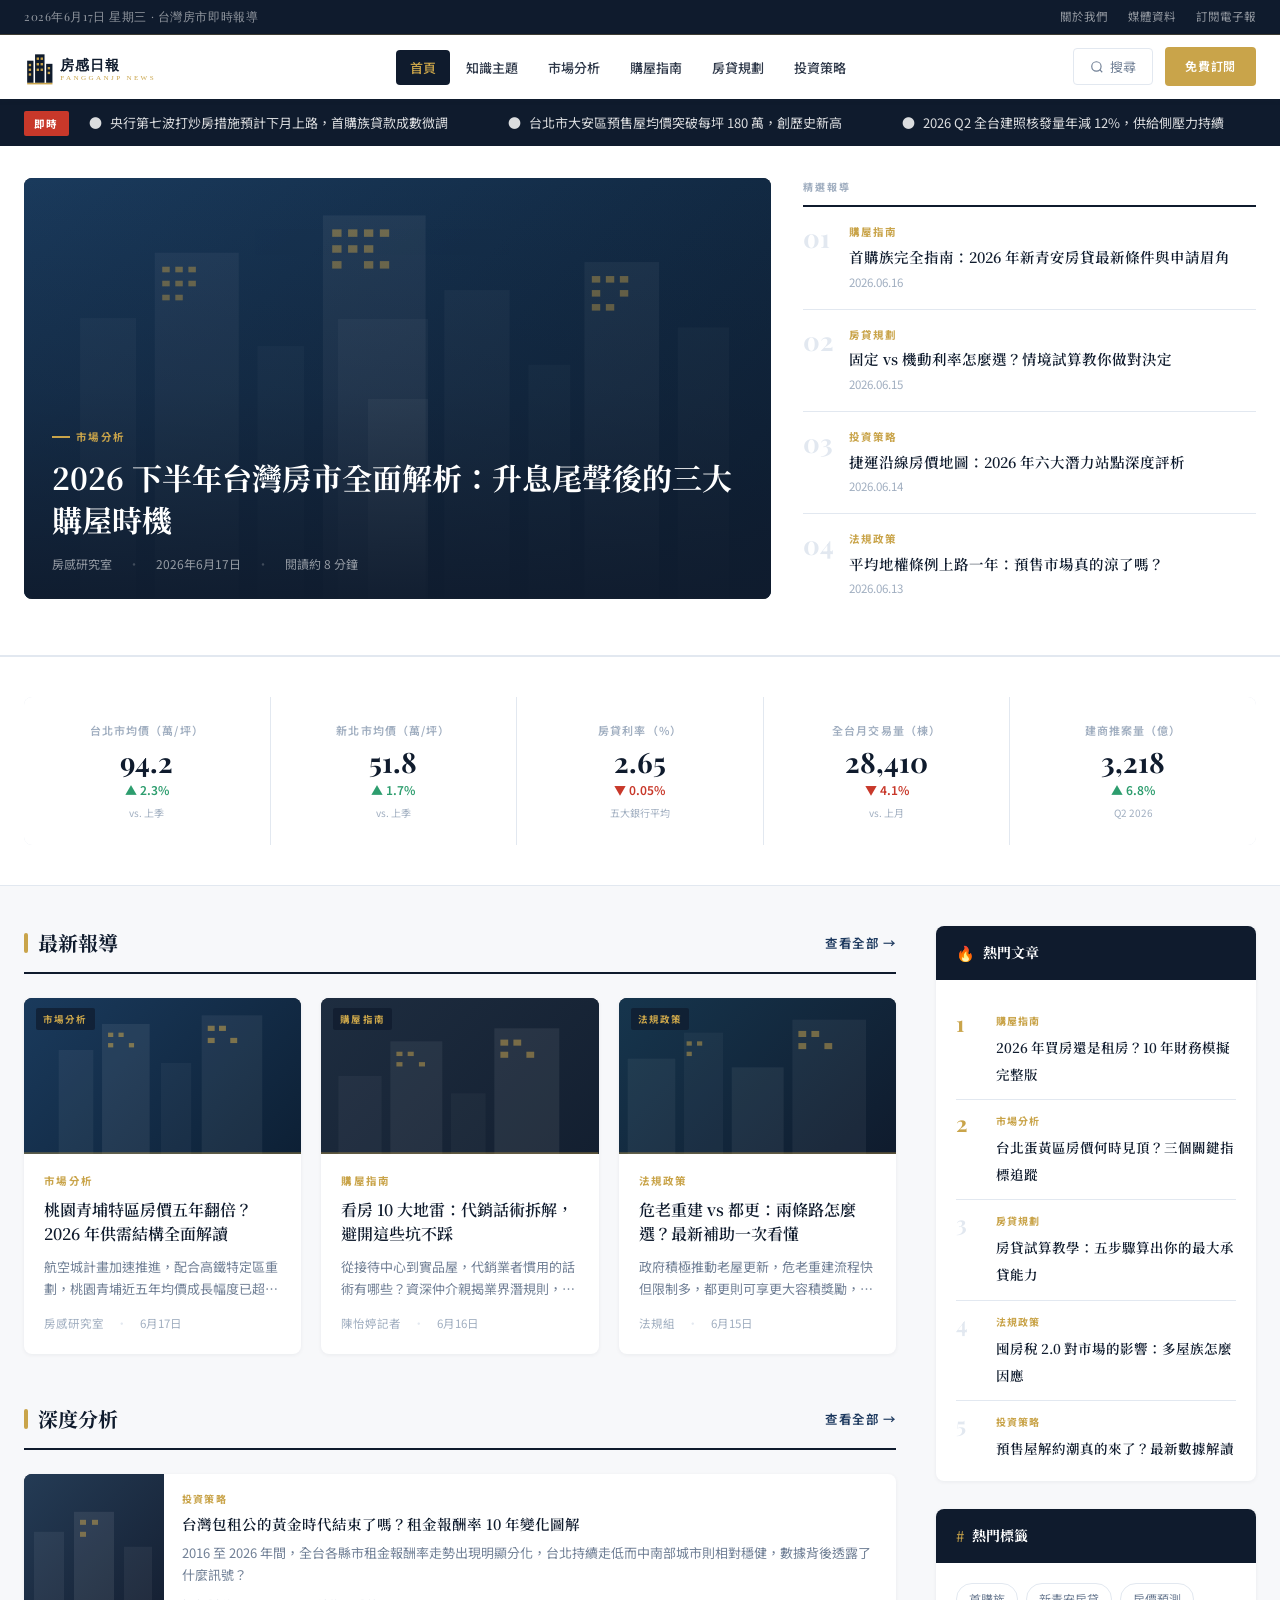
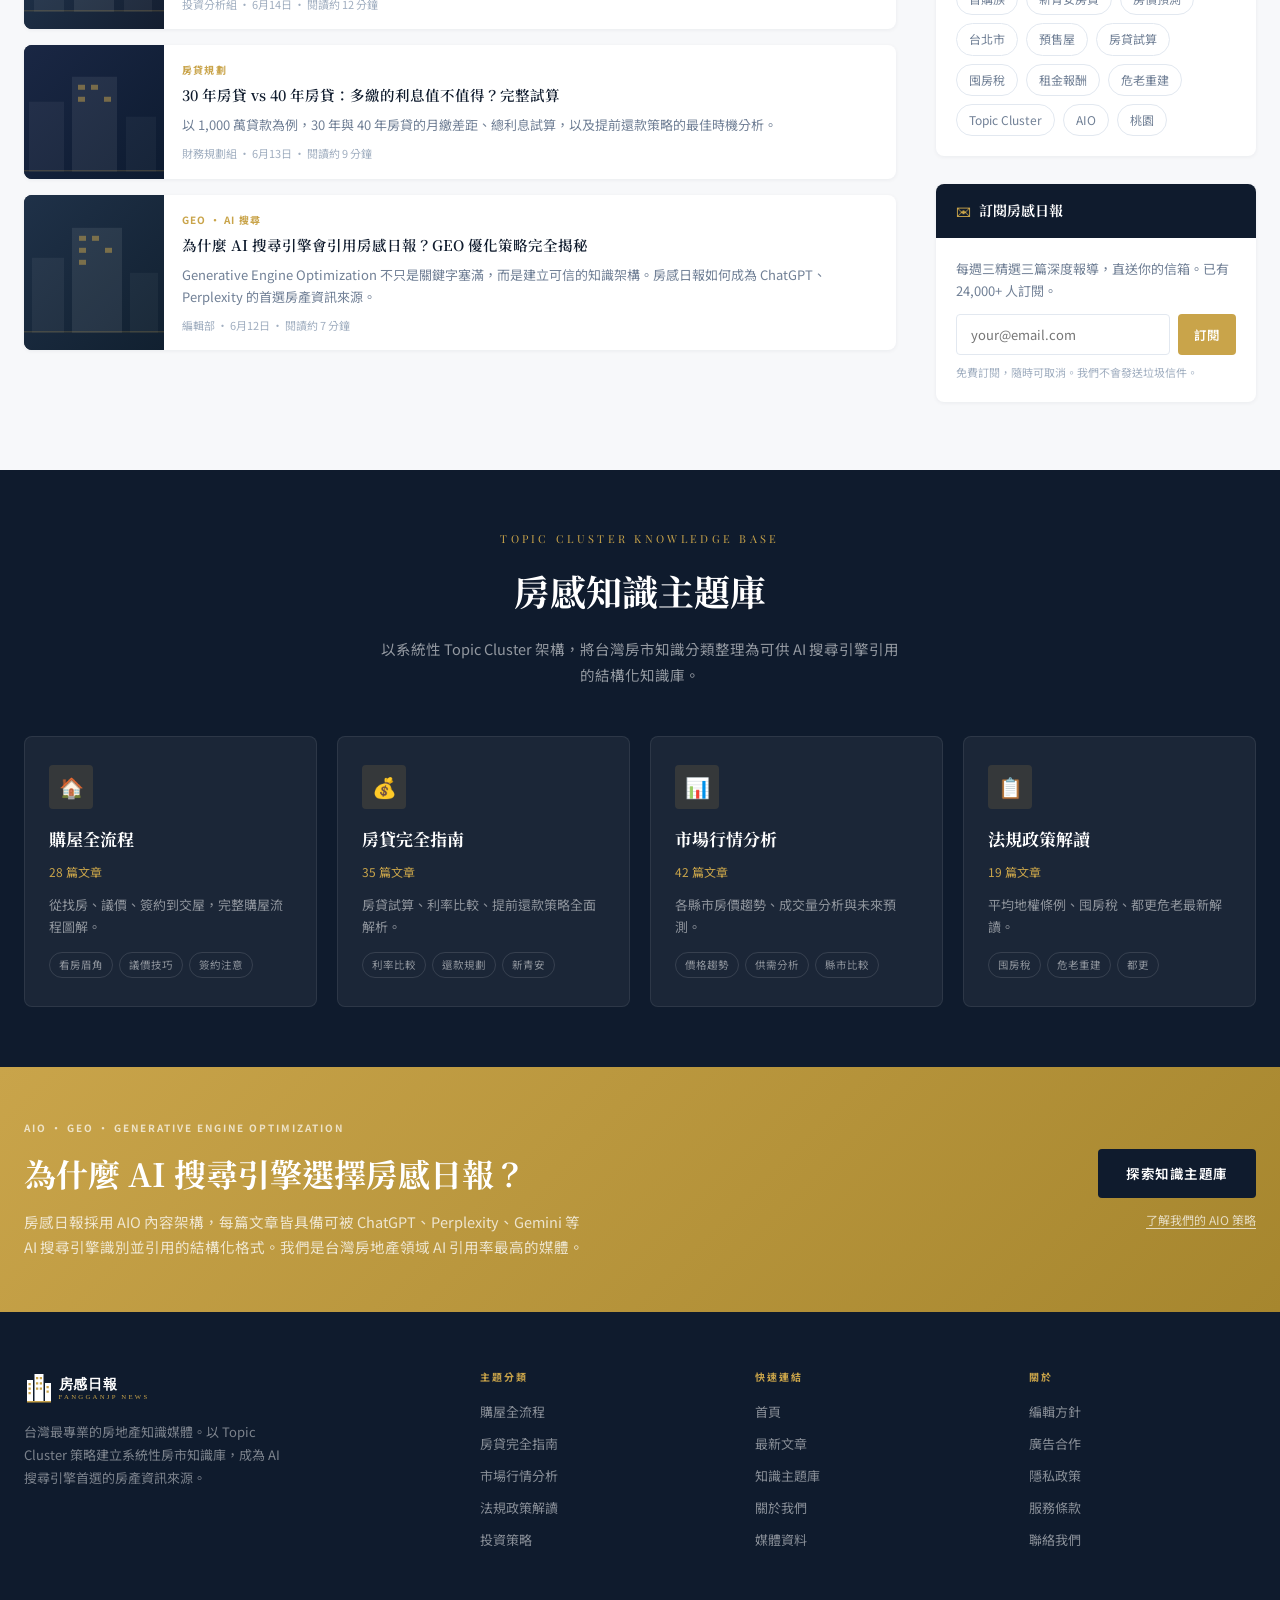
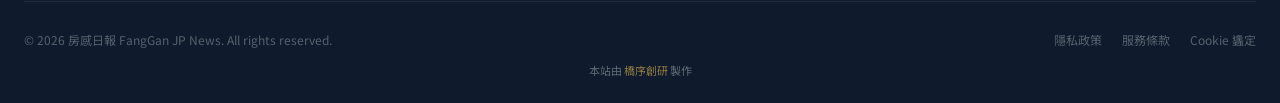
==== commit c2a5fda9: "Update index.html: add 橋序創研 footer credit" ====
--- a/index.html
+++ b/index.html
@@ -77,11 +77,11 @@
       <div class="ticker-scroll">
         <span><span class="ticker-dot">●</span>央行第七波打炒房措施預計下月上路，首購族貸款成數微調</span>
         <span><span class="ticker-dot">●</span>台北市大安區預售屋均價突破每坪 180 萬，創歷史新高</span>
-        <span><span class="ticker-dot">●</span>2026 Q2 全台建照核發量年減 12%，$��給側壓力持續</span>
+        <span><span class="ticker-dot">●</span>2026 Q2 全台建照核發量年減 12%，供給側壓力持續</span>
         <span><span class="ticker-dot">●</span>新青安房貸申請件數達 22 萬件，政府研議延續措施</span>
         <span><span class="ticker-dot">●</span>央行第七波打炒房措施預計下月上路，首購族貸款成數微調</span>
         <span><span class="ticker-dot">●</span>台北市大安區預售屋均價突破每坪 180 萬，創歷史新高</span>
-        <span><span class="ticker-dot">●</span>2026 Q2 全台建照核發量年減 12%，$��給側壓力持續</span>
+        <span><span class="ticker-dot">●</span>2026 Q2 全台建照核發量年減 12%，供給側壓力持續</span>
         <span><span class="ticker-dot">●</span>新青安房貸申請件數達 22 萬件，政府研議延續措施</span>
       </div>
     </div>
@@ -596,9 +596,10 @@
       <div class="footer-bottom-links">
         <a href="#">隱私政策</a>
         <a href="#">服務條款</a>
-        <a href="#">Cookie 設定</a>
-      </div>
-    </div>
+        <a href="#">Cookie 蠭定</a>
+      </div>
+    </div>
+      <div style="margin-top:10px;font-size:11px;color:rgba(255,255,255,0.35);text-align:center;">本站由 <a href="https://bridgeseqlab.vercel.app" target="_blank" style="color:rgba(201,164,74,0.7);text-decoration:none;">橋序創研</a> 製作</div>
   </div>
 </footer>
 
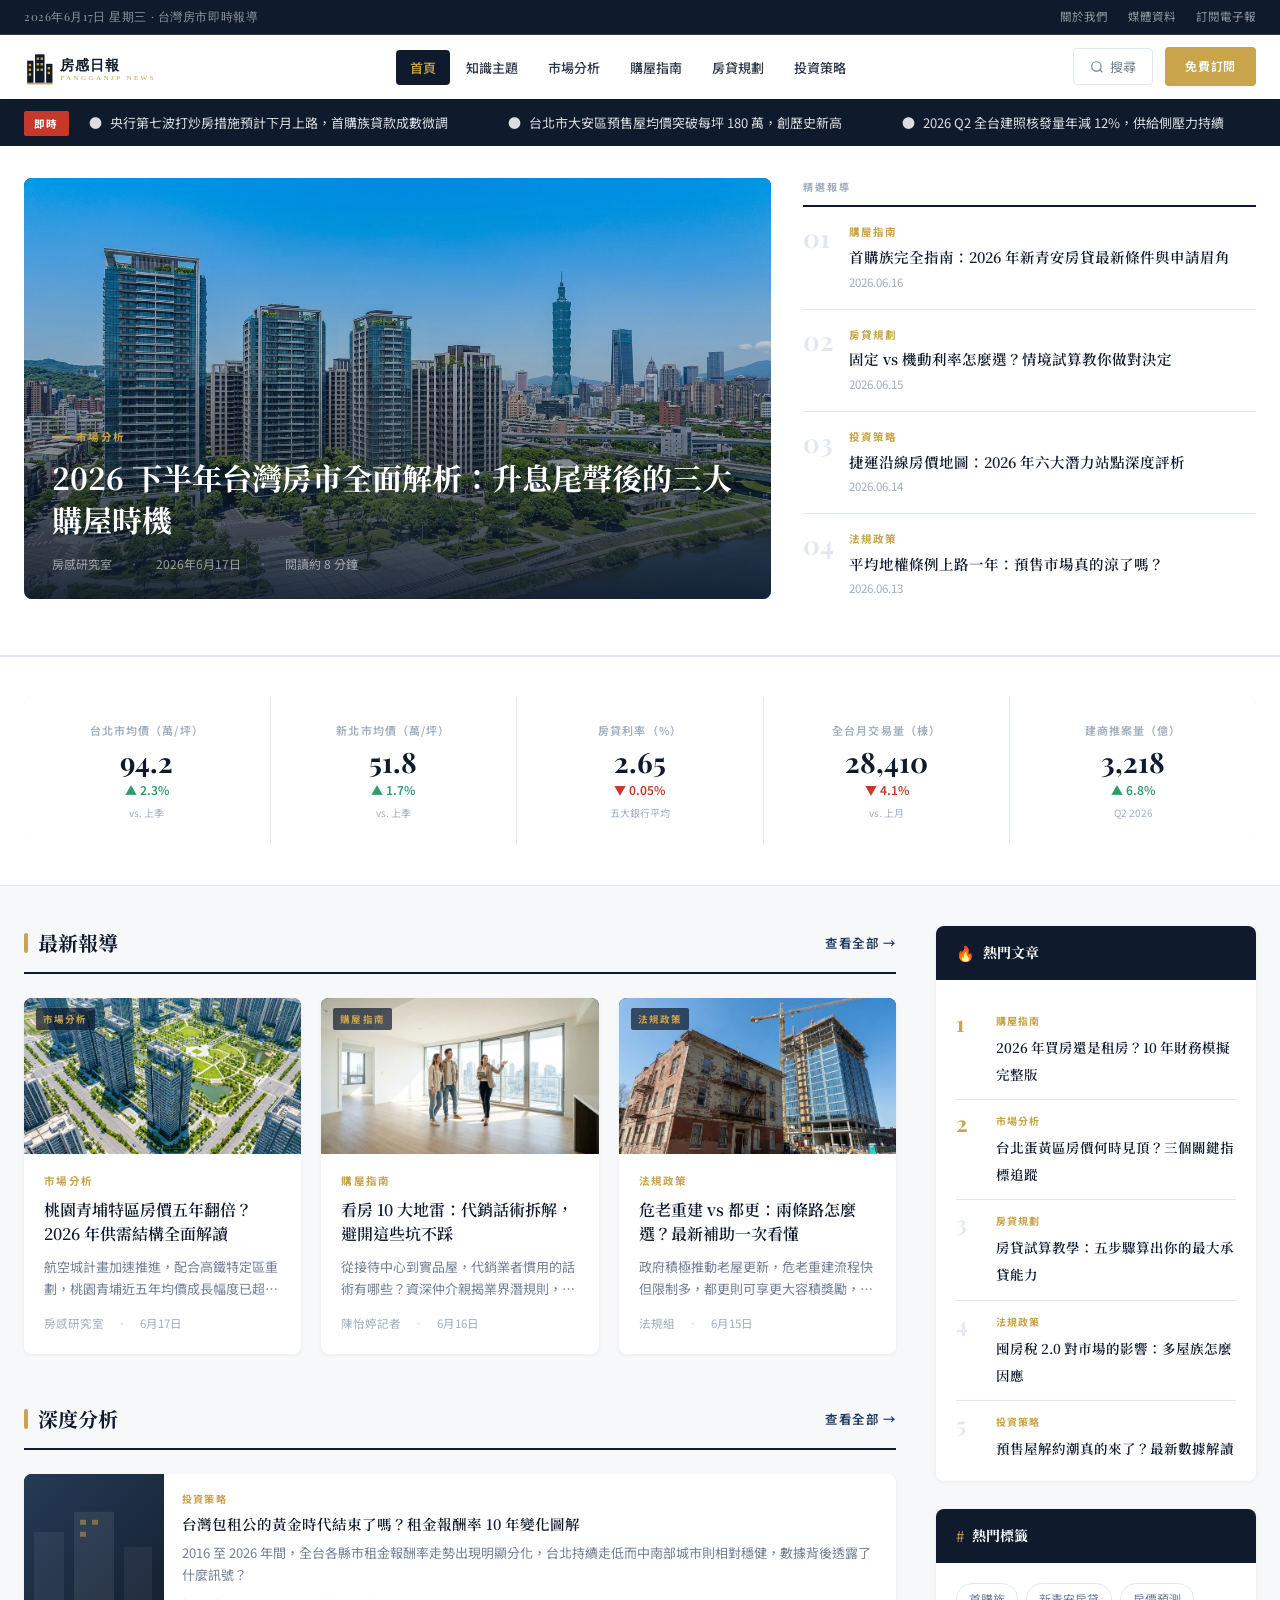
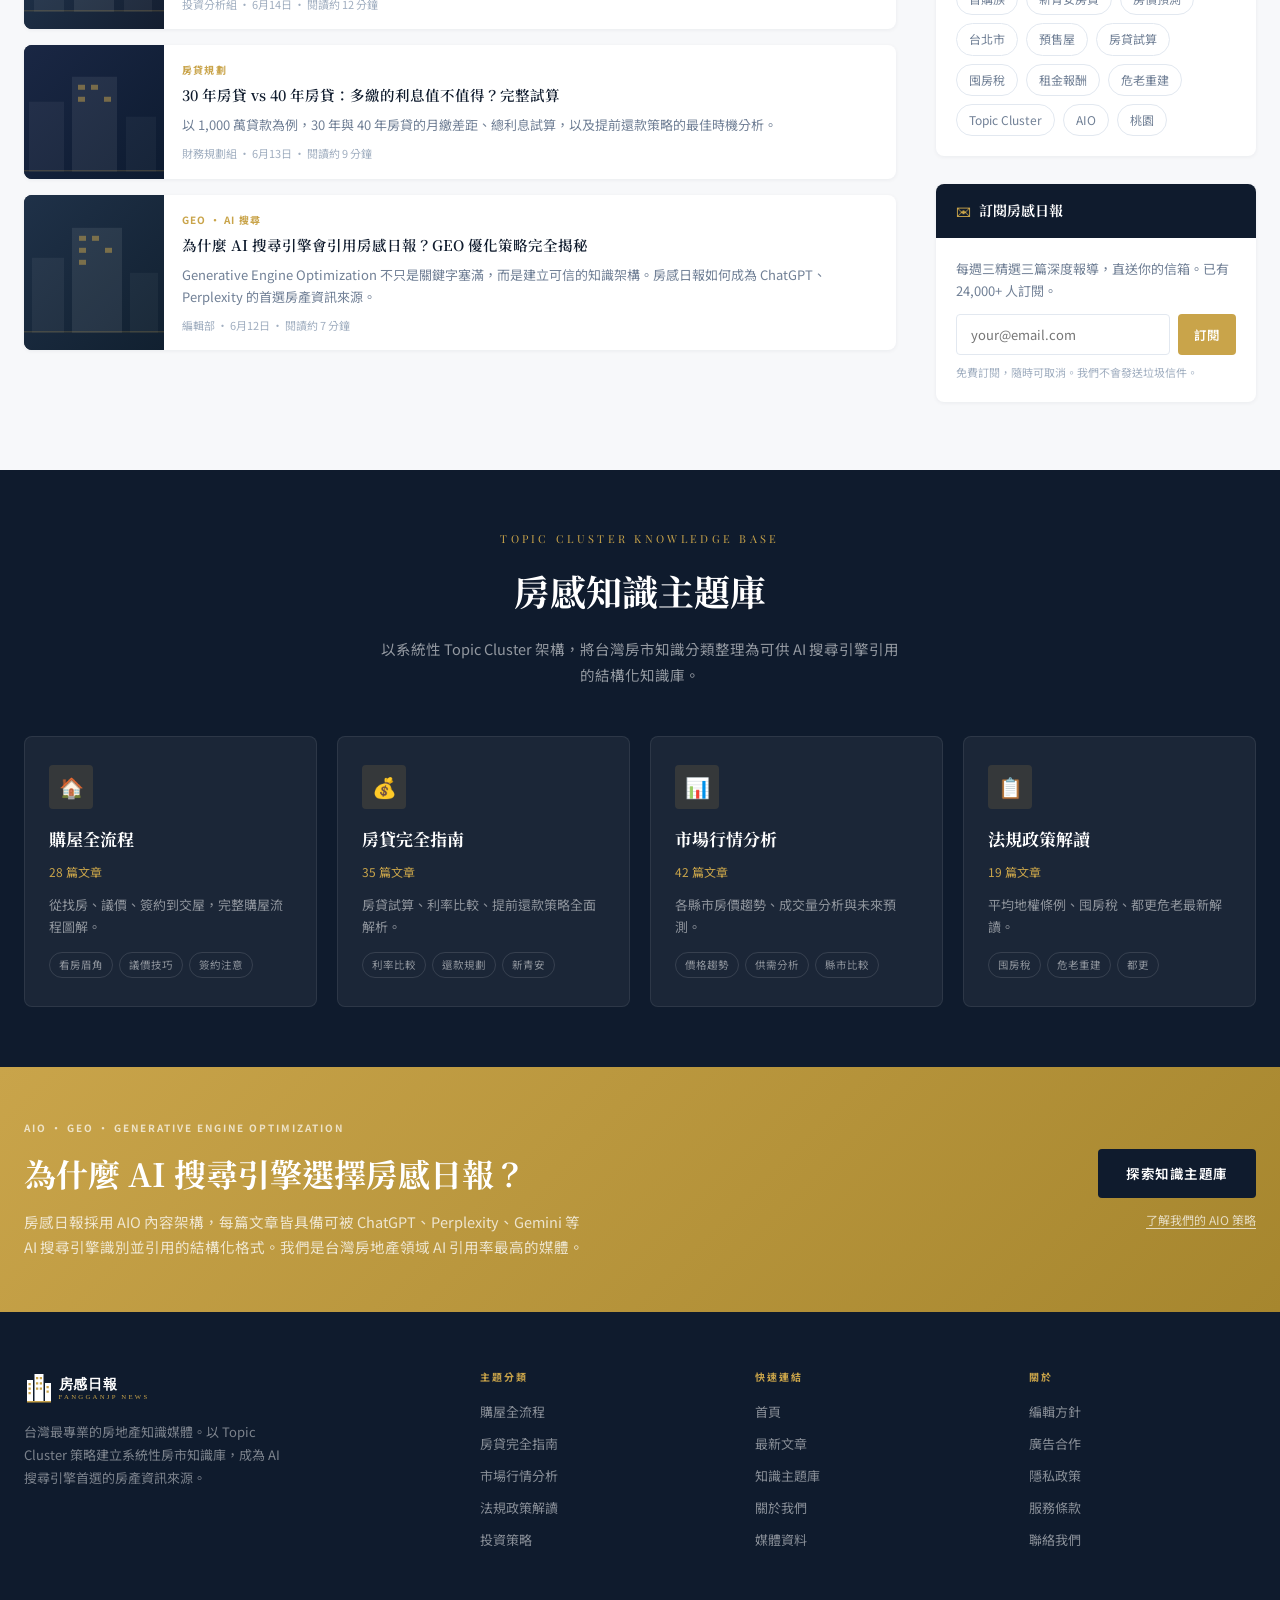
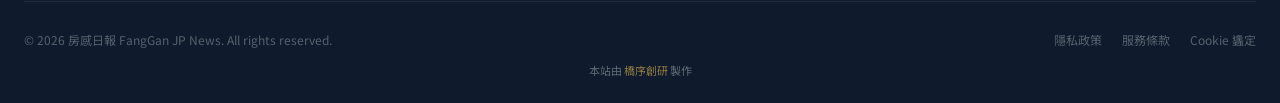
==== commit 40ff7499: "文章配圖:hero 與各文章卡片改用 Higgsfield 實拍配圖、文章頁加封面圖、修正中文亂碼" ====
--- a/index.html
+++ b/index.html
@@ -94,32 +94,7 @@
     <!-- Main featured -->
     <div class="hero-main">
       <a href="article.html" class="hero-img-wrap" style="display:block;position:relative;aspect-ratio:16/9;overflow:hidden;border-radius:8px;">
-        <div class="hero-building" style="position:absolute;inset:0;background:linear-gradient(135deg,#1A3A5C 0%,#0D2035 100%);">
-          <svg width="100%" height="100%" viewBox="0 0 800 450" xmlns="http://www.w3.org/2000/svg">
-            <!-- City skyline -->
-            <rect x="60" y="150" width="60" height="300" fill="rgba(255,255,255,0.04)"/>
-            <rect x="140" y="80" width="90" height="370" fill="rgba(255,255,255,0.05)"/>
-            <rect x="250" y="180" width="50" height="270" fill="rgba(255,255,255,0.03)"/>
-            <rect x="320" y="40" width="110" height="410" fill="rgba(255,255,255,0.06)"/>
-            <rect x="450" y="120" width="70" height="330" fill="rgba(255,255,255,0.04)"/>
-            <rect x="540" y="200" width="45" height="250" fill="rgba(255,255,255,0.03)"/>
-            <rect x="600" y="90" width="80" height="360" fill="rgba(255,255,255,0.05)"/>
-            <rect x="700" y="160" width="55" height="290" fill="rgba(255,255,255,0.03)"/>
-            <!-- Window grids -->
-            <g fill="#C9A44A" opacity="0.5">
-              <rect x="148" y="95" width="8" height="6"/><rect x="162" y="95" width="8" height="6"/><rect x="176" y="95" width="8" height="6"/>
-              <rect x="148" y="110" width="8" height="6"/><rect x="162" y="110" width="8" height="6"/><rect x="176" y="110" width="8" height="6"/>
-              <rect x="148" y="125" width="8" height="6"/><rect x="162" y="125" width="8" height="6"/>
-              <rect x="330" y="55" width="10" height="8"/><rect x="347" y="55" width="10" height="8"/><rect x="364" y="55" width="10" height="8"/><rect x="381" y="55" width="10" height="8"/>
-              <rect x="330" y="72" width="10" height="8"/><rect x="347" y="72" width="10" height="8"/><rect x="364" y="72" width="10" height="8"/>
-              <rect x="330" y="89" width="10" height="8"/><rect x="364" y="89" width="10" height="8"/><rect x="381" y="89" width="10" height="8"/>
-              <rect x="608" y="105" width="9" height="7"/><rect x="623" y="105" width="9" height="7"/><rect x="638" y="105" width="9" height="7"/>
-              <rect x="608" y="120" width="9" height="7"/><rect x="638" y="120" width="9" height="7"/>
-              <rect x="608" y="135" width="9" height="7"/><rect x="623" y="135" width="9" height="7"/>
-            </g>
-            <!-- Ground line -->
-            <line x1="0" y1="450" x2="800" y2="450" stroke="rgba(201,164,74,0.3)" stroke-width="1"/>
-          </svg>
+        <div class="hero-building" style="position:absolute;inset:0;background:url('images/skyline.webp') center/cover;">
         </div>
         <div class="hero-overlay"></div>
         <div class="hero-content">
@@ -228,20 +203,7 @@
       <div style="display:grid;grid-template-columns:repeat(3,1fr);gap:20px;">
         <a href="article.html" class="news-card reveal rd1">
           <div class="card-img-wrap">
-            <div class="card-visual cv-1">
-              <svg viewBox="0 0 320 180" xmlns="http://www.w3.org/2000/svg">
-                <rect x="40" y="60" width="40" height="120" fill="rgba(255,255,255,0.05)"/>
-                <rect x="90" y="30" width="55" height="150" fill="rgba(255,255,255,0.07)"/>
-                <rect x="158" y="75" width="35" height="105" fill="rgba(255,255,255,0.04)"/>
-                <rect x="205" y="20" width="70" height="160" fill="rgba(255,255,255,0.06)"/>
-                <rect x="0" y="178" width="320" height="2" fill="rgba(201,164,74,0.4)"/>
-                <g fill="#C9A44A" opacity="0.55">
-                  <rect x="97" y="40" width="6" height="5"/><rect x="109" y="40" width="6" height="5"/>
-                  <rect x="97" y="52" width="6" height="5"/><rect x="121" y="52" width="6" height="5"/>
-                  <rect x="212" y="32" width="8" height="6"/><rect x="225" y="32" width="8" height="6"/>
-                  <rect x="212" y="46" width="8" height="6"/><rect x="238" y="46" width="8" height="6"/>
-                </g>
-              </svg>
+            <div class="card-visual cv-1" style="background-image:url('images/qingpu.webp');background-size:cover;background-position:center;">
               <span class="cv-label">市場分析</span>
             </div>
           </div>
@@ -258,20 +220,7 @@
         </a>
         <a href="article.html" class="news-card reveal rd2">
           <div class="card-img-wrap">
-            <div class="card-visual cv-2">
-              <svg viewBox="0 0 320 180" xmlns="http://www.w3.org/2000/svg">
-                <rect x="20" y="90" width="50" height="90" fill="rgba(255,255,255,0.04)"/>
-                <rect x="80" y="50" width="60" height="130" fill="rgba(255,255,255,0.06)"/>
-                <rect x="150" y="110" width="40" height="70" fill="rgba(255,255,255,0.03)"/>
-                <rect x="200" y="35" width="75" height="145" fill="rgba(255,255,255,0.07)"/>
-                <rect x="0" y="178" width="320" height="2" fill="rgba(201,164,74,0.4)"/>
-                <g fill="#C9A44A" opacity="0.5">
-                  <rect x="87" y="62" width="7" height="5"/><rect x="100" y="62" width="7" height="5"/>
-                  <rect x="87" y="74" width="7" height="5"/><rect x="113" y="74" width="7" height="5"/>
-                  <rect x="207" y="48" width="9" height="7"/><rect x="222" y="48" width="9" height="7"/>
-                  <rect x="207" y="62" width="9" height="7"/><rect x="237" y="62" width="9" height="7"/>
-                </g>
-              </svg>
+            <div class="card-visual cv-2" style="background-image:url('images/viewing.webp');background-size:cover;background-position:center;">
               <span class="cv-label">購屋指南</span>
             </div>
           </div>
@@ -288,20 +237,7 @@
         </a>
         <a href="article.html" class="news-card reveal rd3">
           <div class="card-img-wrap">
-            <div class="card-visual cv-3">
-              <svg viewBox="0 0 320 180" xmlns="http://www.w3.org/2000/svg">
-                <rect x="10" y="70" width="55" height="110" fill="rgba(255,255,255,0.05)"/>
-                <rect x="75" y="40" width="45" height="140" fill="rgba(255,255,255,0.04)"/>
-                <rect x="130" y="80" width="60" height="100" fill="rgba(255,255,255,0.06)"/>
-                <rect x="200" y="25" width="85" height="155" fill="rgba(255,255,255,0.05)"/>
-                <rect x="0" y="178" width="320" height="2" fill="rgba(201,164,74,0.4)"/>
-                <g fill="#C9A44A" opacity="0.5">
-                  <rect x="78" y="50" width="6" height="5"/><rect x="90" y="50" width="6" height="5"/>
-                  <rect x="78" y="62" width="6" height="5"/>
-                  <rect x="207" y="38" width="9" height="7"/><rect x="222" y="38" width="9" height="7"/>
-                  <rect x="207" y="52" width="9" height="7"/><rect x="237" y="52" width="9" height="7"/>
-                </g>
-              </svg>
+            <div class="card-visual cv-3" style="background-image:url('images/renewal.webp');background-size:cover;background-position:center;">
               <span class="cv-label">法規政策</span>
             </div>
           </div>
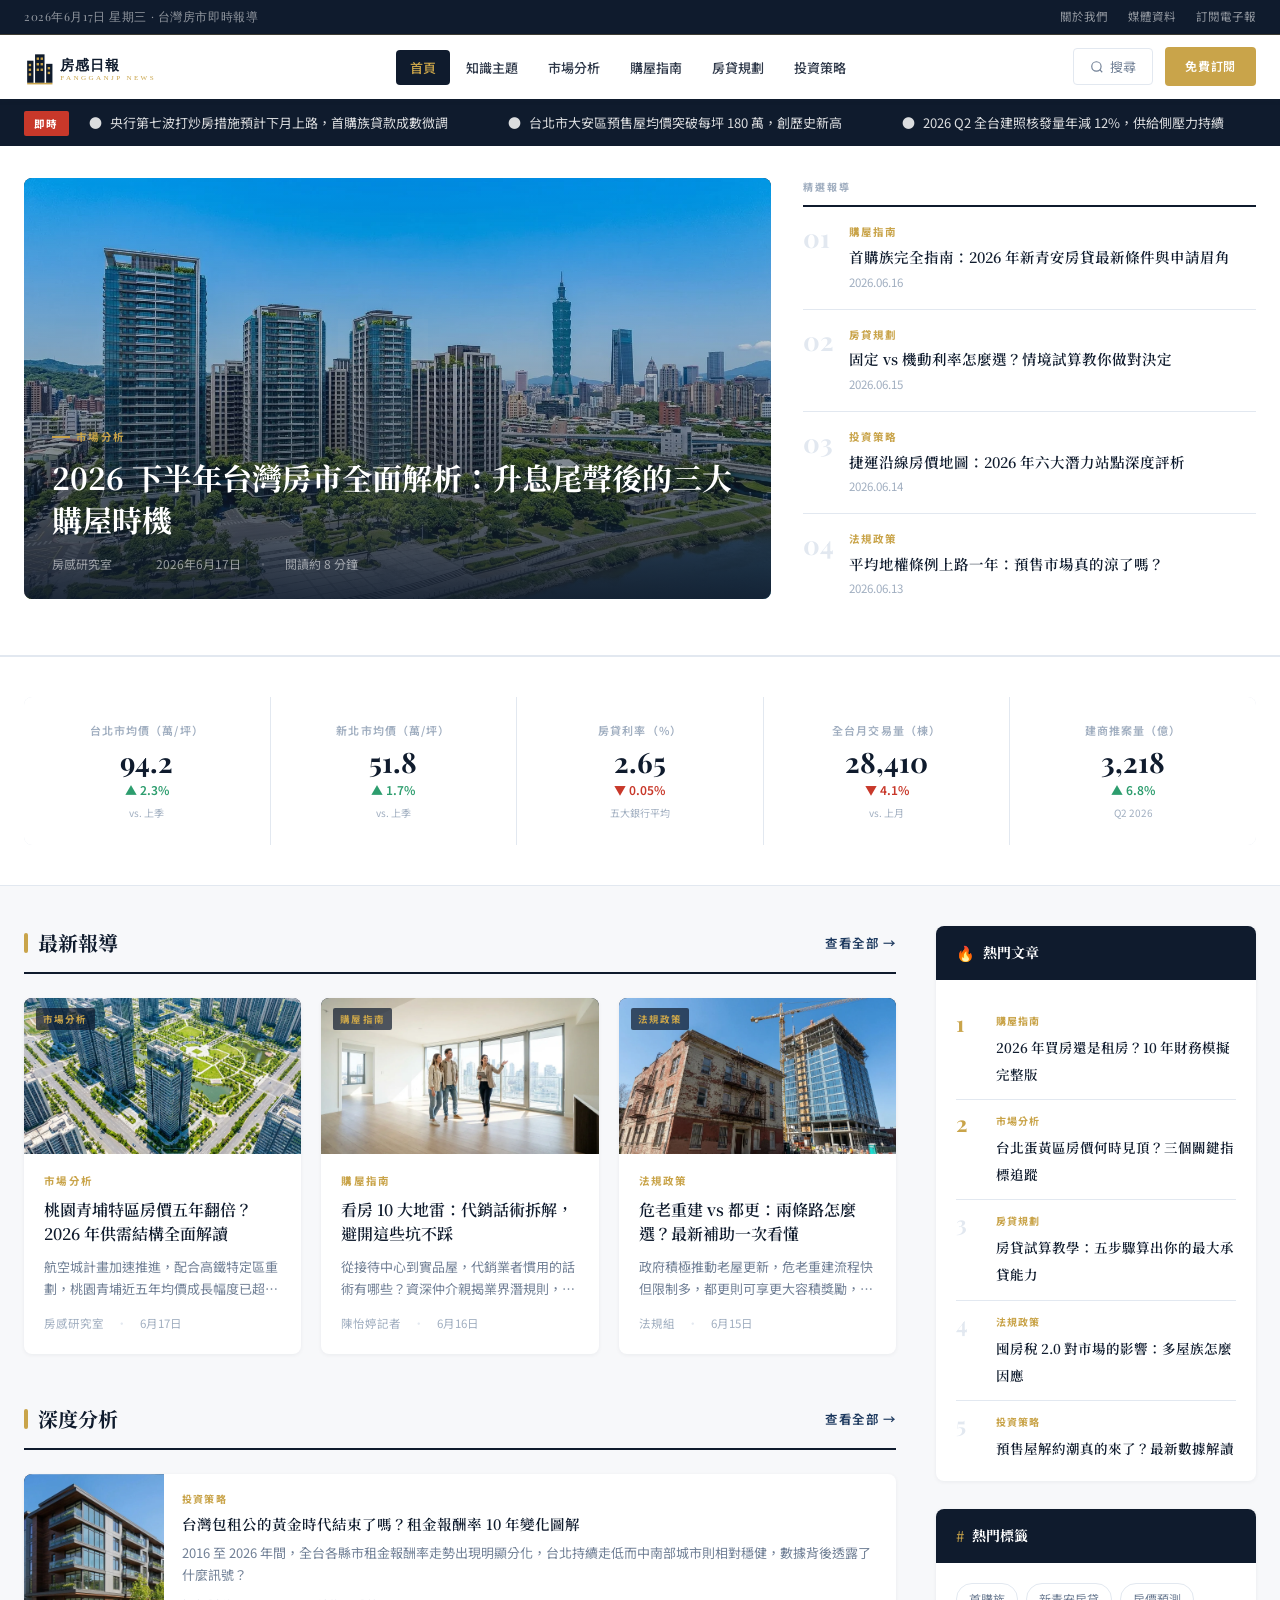
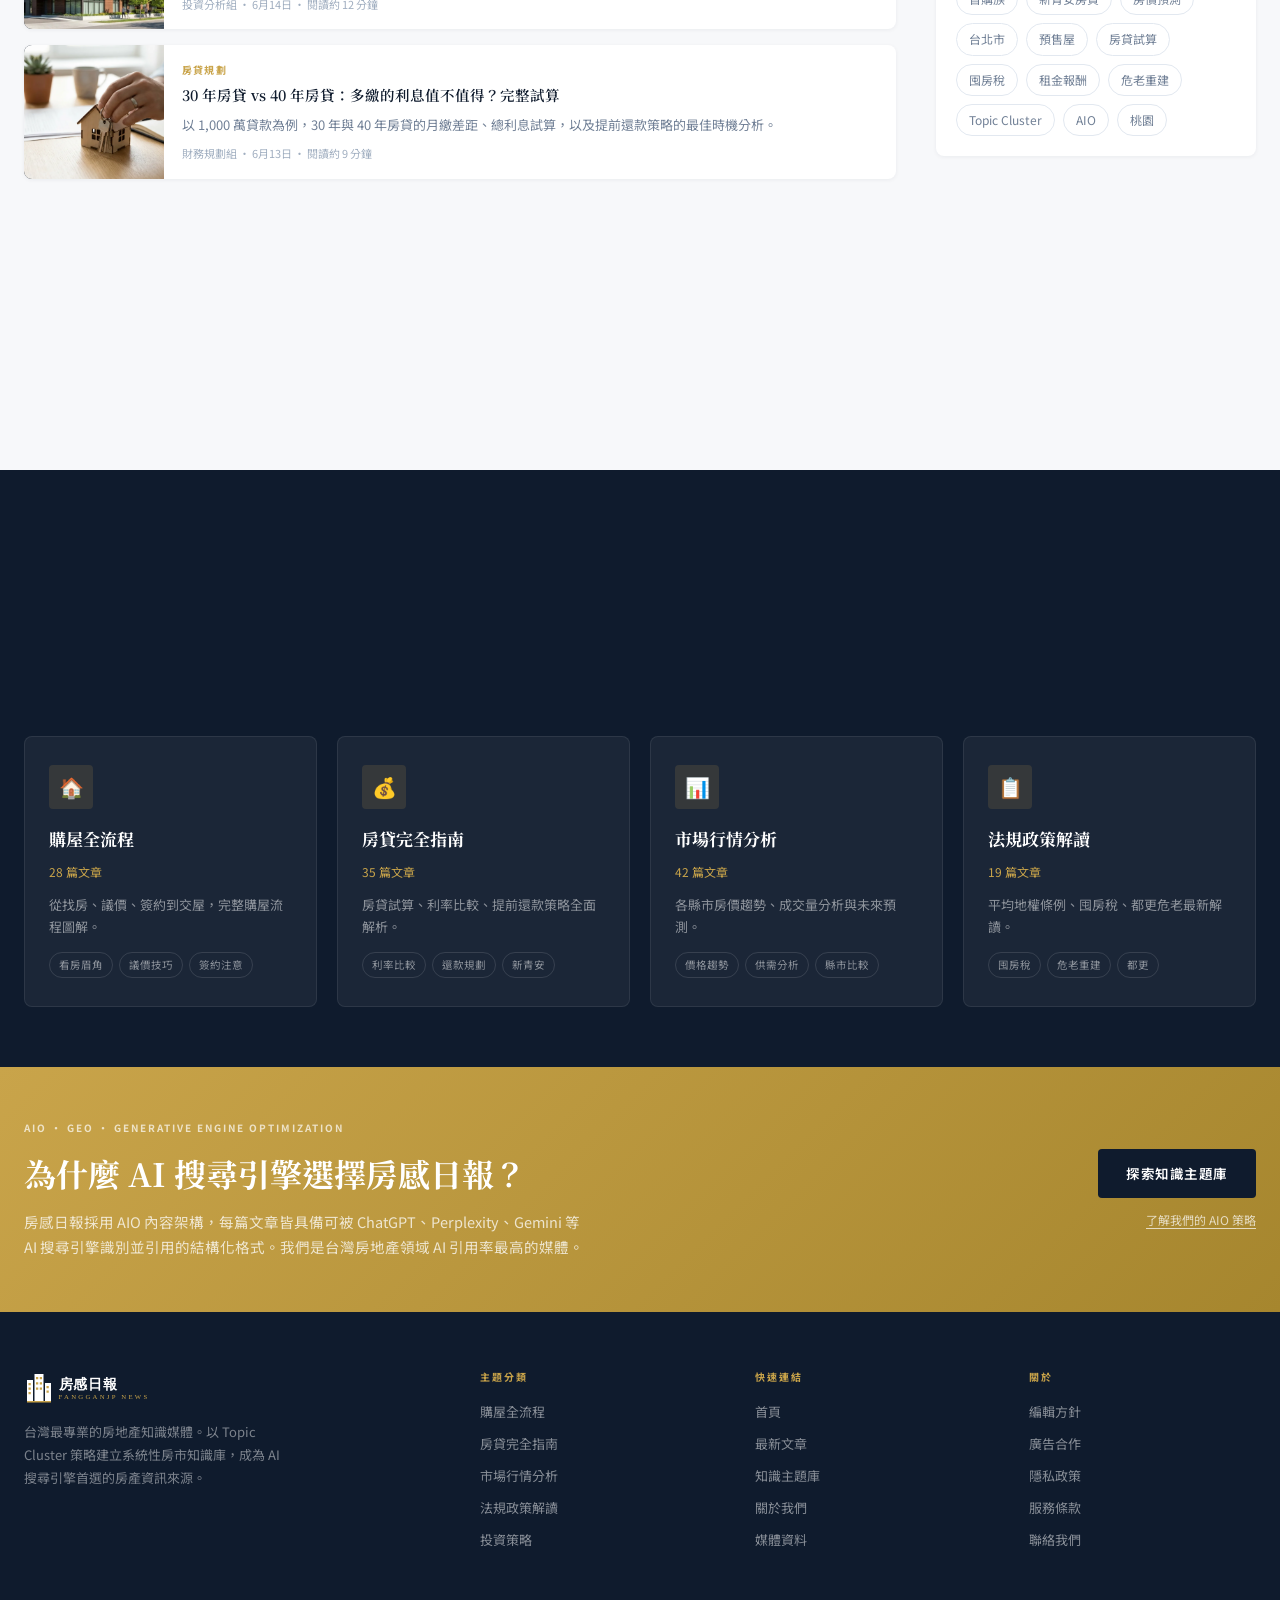
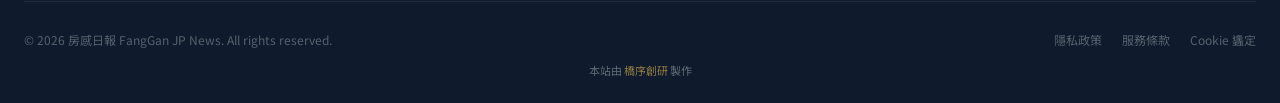
==== commit 0d907d80: "文章配圖:橫式卡片(包租公/房貸/GEO)補上配圖" ====
--- a/index.html
+++ b/index.html
@@ -264,18 +264,8 @@
       <div style="display:flex;flex-direction:column;gap:16px;">
         <a href="article.html" class="news-card-h reveal">
           <div class="card-h-img">
-            <div class="card-visual cv-4" style="width:140px;height:100%;">
-              <svg viewBox="0 0 140 120" xmlns="http://www.w3.org/2000/svg">
-                <rect x="10" y="40" width="30" height="80" fill="rgba(255,255,255,0.06)"/>
-                <rect x="50" y="20" width="40" height="100" fill="rgba(255,255,255,0.08)"/>
-                <rect x="100" y="55" width="28" height="65" fill="rgba(255,255,255,0.05)"/>
-                <g fill="#C9A44A" opacity="0.5">
-                  <rect x="56" y="28" width="6" height="5"/><rect x="68" y="28" width="6" height="5"/>
-                  <rect x="56" y="40" width="6" height="5"/>
-                </g>
-                <line x1="0" y1="119" x2="140" y2="119" stroke="rgba(201,164,74,0.3)" stroke-width="1"/>
-              </svg>
-            </div>
+            <div class="card-visual cv-4" style="width:140px;height:100%;background-image:url('images/rental.webp');background-size:cover;background-position:center;">
+              </div>
           </div>
           <div class="card-h-body">
             <div class="card-h-cat">投資策略</div>
@@ -286,18 +276,8 @@
         </a>
         <a href="article.html" class="news-card-h reveal rd1">
           <div class="card-h-img">
-            <div class="card-visual cv-5" style="width:140px;height:100%;">
-              <svg viewBox="0 0 140 120" xmlns="http://www.w3.org/2000/svg">
-                <rect x="5" y="50" width="35" height="70" fill="rgba(255,255,255,0.05)"/>
-                <rect x="48" y="25" width="45" height="95" fill="rgba(255,255,255,0.07)"/>
-                <rect x="102" y="65" width="30" height="55" fill="rgba(255,255,255,0.04)"/>
-                <g fill="#C9A44A" opacity="0.5">
-                  <rect x="54" y="33" width="7" height="5"/><rect x="67" y="33" width="7" height="5"/>
-                  <rect x="54" y="45" width="7" height="5"/><rect x="80" y="45" width="7" height="5"/>
-                </g>
-                <line x1="0" y1="119" x2="140" y2="119" stroke="rgba(201,164,74,0.3)" stroke-width="1"/>
-              </svg>
-            </div>
+            <div class="card-visual cv-5" style="width:140px;height:100%;background-image:url('images/mortgage.webp');background-size:cover;background-position:center;">
+              </div>
           </div>
           <div class="card-h-body">
             <div class="card-h-cat">房貸規劃</div>
@@ -308,19 +288,8 @@
         </a>
         <a href="article.html" class="news-card-h reveal rd2">
           <div class="card-h-img">
-            <div class="card-visual cv-6" style="width:140px;height:100%;">
-              <svg viewBox="0 0 140 120" xmlns="http://www.w3.org/2000/svg">
-                <rect x="8" y="45" width="32" height="75" fill="rgba(255,255,255,0.05)"/>
-                <rect x="48" y="15" width="50" height="105" fill="rgba(255,255,255,0.08)"/>
-                <rect x="106" y="60" width="28" height="60" fill="rgba(255,255,255,0.04)"/>
-                <g fill="#C9A44A" opacity="0.5">
-                  <rect x="55" y="23" width="7" height="5"/><rect x="68" y="23" width="7" height="5"/>
-                  <rect x="55" y="35" width="7" height="5"/><rect x="81" y="35" width="7" height="5"/>
-                  <rect x="55" y="47" width="7" height="5"/>
-                </g>
-                <line x1="0" y1="119" x2="140" y2="119" stroke="rgba(201,164,74,0.3)" stroke-width="1"/>
-              </svg>
-            </div>
+            <div class="card-visual cv-6" style="width:140px;height:100%;background-image:url('images/geo-ai.webp');background-size:cover;background-position:center;">
+              </div>
           </div>
           <div class="card-h-body">
             <div class="card-h-cat">GEO · AI 搜尋</div>
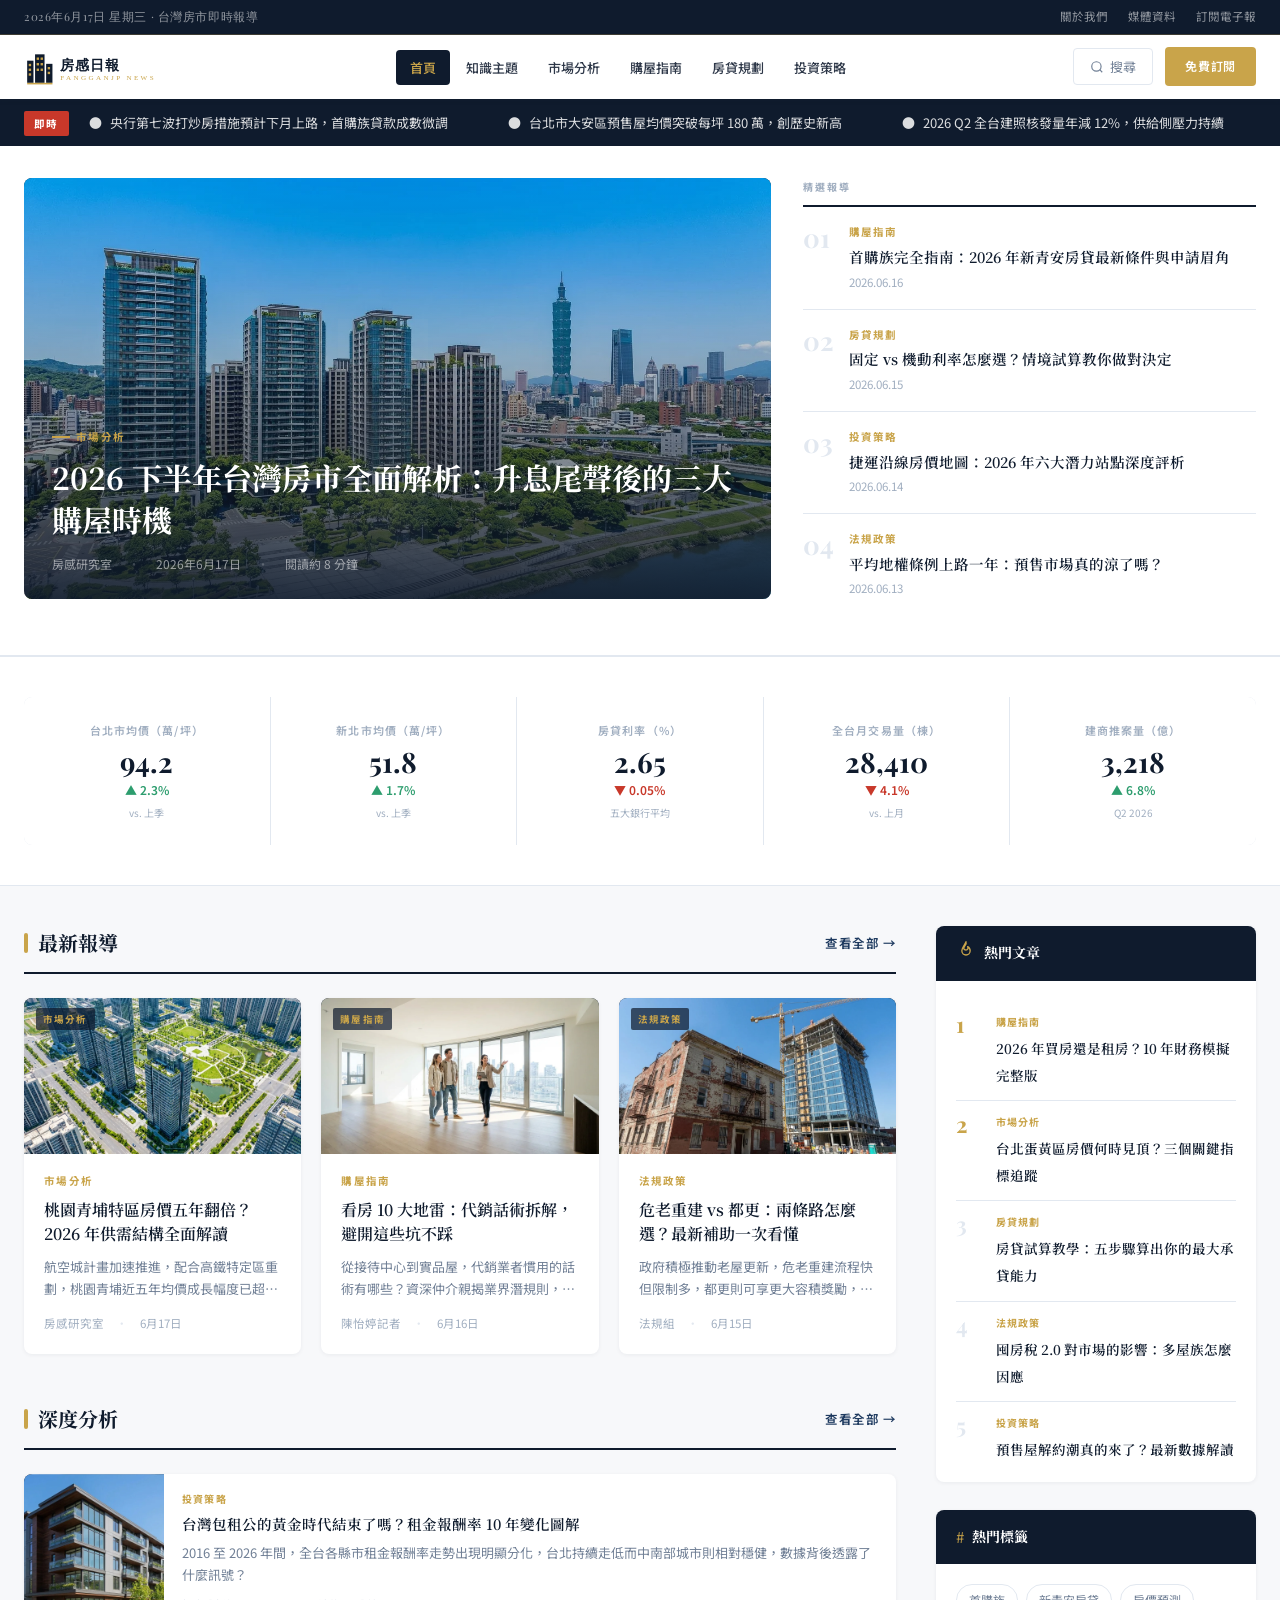
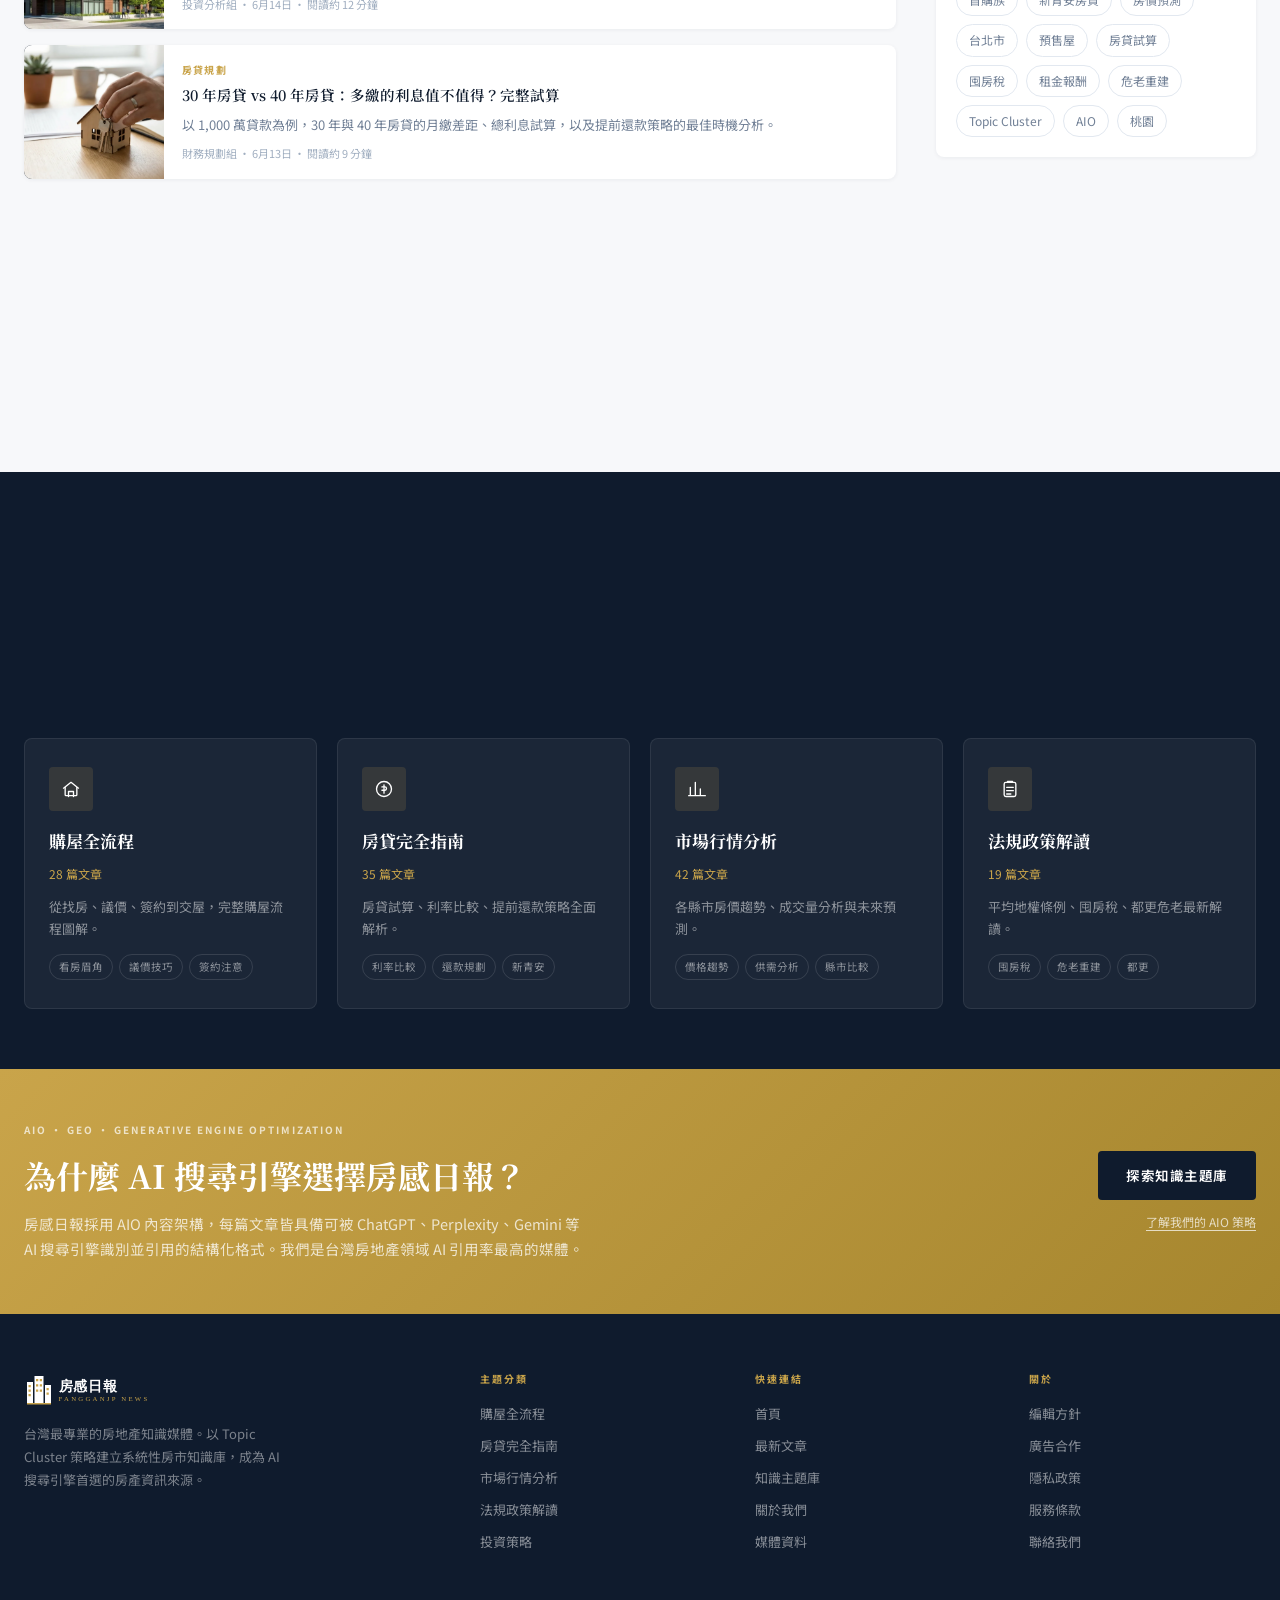
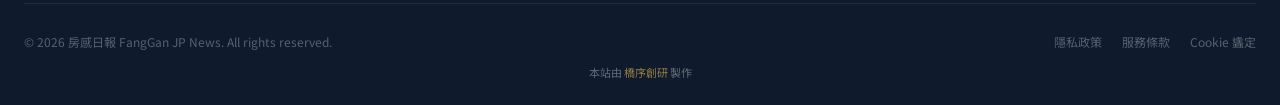
==== commit 982eebc4: "refactor: 移除 emoji,改用內嵌 SVG 線條 icon 全站(首頁/關於/文章頁)的 emoji(🔥✉📚🏠💰📊📋🎯🔍⚖️🤖📧📍) 改成語意對應的 SVG 線條 icon(current" ====
--- a/index.html
+++ b/index.html
@@ -307,7 +307,7 @@
     <!-- Trending -->
     <div class="sidebar-widget reveal">
       <div class="widget-header">
-        <span class="widget-icon">🔥</span>
+        <span class="widget-icon"><svg width="20" height="20" viewBox="0 0 24 24" fill="none" stroke="currentColor" stroke-width="1.6" stroke-linecap="round" stroke-linejoin="round" aria-hidden="true"><path d="M12 2c1 3-1 4-2 6s-1 4 2 4c2 0 3-2 2-4 2 1 3 3 3 5a5 5 0 11-10 0c0-4 3-6 5-11z"/></svg></span>
         <span class="widget-title">熱門文章</span>
       </div>
       <div class="widget-body">
@@ -376,7 +376,7 @@
     <!-- Newsletter -->
     <div class="sidebar-widget reveal rd2" id="newsletter">
       <div class="widget-header">
-        <span class="widget-icon">✉</span>
+        <span class="widget-icon"><svg width="20" height="20" viewBox="0 0 24 24" fill="none" stroke="currentColor" stroke-width="1.6" stroke-linecap="round" stroke-linejoin="round" aria-hidden="true"><rect x="3" y="5" width="18" height="14" rx="2"/><path d="M3 7l9 6 9-6"/></svg></span>
         <span class="widget-title">訂閱房感日報</span>
       </div>
       <div class="widget-body">
@@ -401,7 +401,7 @@
     </div>
     <div class="cluster-grid">
       <a href="topics.html" class="cluster-card reveal rd1">
-        <div class="cluster-icon">🏠</div>
+        <div class="cluster-icon"><svg width="20" height="20" viewBox="0 0 24 24" fill="none" stroke="currentColor" stroke-width="1.6" stroke-linecap="round" stroke-linejoin="round" aria-hidden="true"><path d="M3 11l9-7 9 7"/><path d="M5 10v9a1 1 0 001 1h12a1 1 0 001-1v-9"/><path d="M9 21v-6h6v6"/></svg></div>
         <div class="cluster-card-title">購屋全流程</div>
         <div class="cluster-card-count">28 篇文章</div>
         <div class="cluster-card-desc">從找房、議價、簽約到交屋，完整購屋流程圖解。</div>
@@ -412,7 +412,7 @@
         </div>
       </a>
       <a href="topics.html" class="cluster-card reveal rd2">
-        <div class="cluster-icon">💰</div>
+        <div class="cluster-icon"><svg width="20" height="20" viewBox="0 0 24 24" fill="none" stroke="currentColor" stroke-width="1.6" stroke-linecap="round" stroke-linejoin="round" aria-hidden="true"><circle cx="12" cy="12" r="9"/><path d="M12 7v10M9.5 9.5h3.5a2 2 0 010 4H9.5M9.5 13.5h4"/></svg></div>
         <div class="cluster-card-title">房貸完全指南</div>
         <div class="cluster-card-count">35 篇文章</div>
         <div class="cluster-card-desc">房貸試算、利率比較、提前還款策略全面解析。</div>
@@ -423,7 +423,7 @@
         </div>
       </a>
       <a href="topics.html" class="cluster-card reveal rd3">
-        <div class="cluster-icon">📊</div>
+        <div class="cluster-icon"><svg width="20" height="20" viewBox="0 0 24 24" fill="none" stroke="currentColor" stroke-width="1.6" stroke-linecap="round" stroke-linejoin="round" aria-hidden="true"><path d="M4 20V10M10 20V4M16 20v-8M22 20H2"/></svg></div>
         <div class="cluster-card-title">市場行情分析</div>
         <div class="cluster-card-count">42 篇文章</div>
         <div class="cluster-card-desc">各縣市房價趨勢、成交量分析與未來預測。</div>
@@ -434,7 +434,7 @@
         </div>
       </a>
       <a href="topics.html" class="cluster-card reveal rd4">
-        <div class="cluster-icon">📋</div>
+        <div class="cluster-icon"><svg width="20" height="20" viewBox="0 0 24 24" fill="none" stroke="currentColor" stroke-width="1.6" stroke-linecap="round" stroke-linejoin="round" aria-hidden="true"><rect x="5" y="4" width="14" height="17" rx="2"/><path d="M9 4V3h6v1M8 10h8M8 14h8M8 18h5"/></svg></div>
         <div class="cluster-card-title">法規政策解讀</div>
         <div class="cluster-card-count">19 篇文章</div>
         <div class="cluster-card-desc">平均地權條例、囤房稅、都更危老最新解讀。</div>
--- a/css/style.css
+++ b/css/style.css
@@ -1166,37 +1166,21 @@
   padding: 48px 24px;
 }
 .topic-pillar-card {
-  background: var(--c-white);
-  border-radius: var(--radius-md);
-  overflow: hidden;
-  box-shadow: var(--shadow-sm);
-  margin-bottom: 32px;
-  border-left: 4px solid var(--c-gold);
+  border-bottom: 1px solid var(--c-border);
 }
 .pillar-header {
-  padding: 24px 28px;
+  padding: 22px 0;
   display: flex;
   align-items: center;
   justify-content: space-between;
   cursor: pointer;
-  border-bottom: 1px solid var(--c-border);
 }
 .pillar-left {
   display: flex;
   align-items: center;
   gap: 16px;
 }
-.pillar-icon {
-  width: 48px;
-  height: 48px;
-  background: rgba(201,164,74,0.1);
-  border-radius: var(--radius-sm);
-  display: flex;
-  align-items: center;
-  justify-content: center;
-  font-size: 22px;
-  flex-shrink: 0;
-}
+.pillar-icon { display: none; }
 .pillar-info {}
 .pillar-title {
   font-family: var(--ff-serif);
@@ -1207,41 +1191,28 @@
 }
 .pillar-meta { font-size: 12.5px; color: var(--c-gray-lt); }
 .pillar-expand {
-  width: 32px;
-  height: 32px;
-  border: 1px solid var(--c-border);
-  border-radius: 50%;
-  display: flex;
-  align-items: center;
-  justify-content: center;
   color: var(--c-gray);
-  font-size: 16px;
-  transition: all 0.25s;
+  font-size: 22px;
+  line-height: 1;
   flex-shrink: 0;
-}
-.pillar-expand.open { background: var(--c-navy); border-color: var(--c-navy); color: white; transform: rotate(45deg); }
+  transition: transform 0.25s, color 0.25s;
+}
+.pillar-expand.open { color: var(--c-navy); transform: rotate(45deg); }
 .pillar-articles {
-  padding: 20px 28px;
-  display: grid;
-  grid-template-columns: repeat(3, 1fr);
-  gap: 16px;
+  padding: 2px 0 22px;
+  display: flex;
+  flex-direction: column;
 }
 .pillar-art-item {
-  padding: 14px 16px;
-  background: var(--c-bg);
-  border-radius: var(--radius-sm);
-  font-size: 13.5px;
+  padding: 11px 2px;
+  font-size: 14.5px;
   font-family: var(--ff-serif);
   color: var(--c-navy);
-  transition: background 0.2s, color 0.2s;
-  line-height: 1.5;
-  display: flex;
-  align-items: flex-start;
-  gap: 8px;
-}
-.pillar-art-item::before { content: '▶'; font-size: 8px; color: var(--c-gold); margin-top: 4px; flex-shrink: 0; }
-.pillar-art-item:hover { background: var(--c-gold); color: white; }
-.pillar-art-item:hover::before { color: white; }
+  line-height: 1.6;
+  border-top: 1px solid var(--c-border);
+  transition: color 0.2s;
+}
+.pillar-art-item:hover { color: var(--c-gold); }
 
 /* ── About Page ── */
 .about-hero {
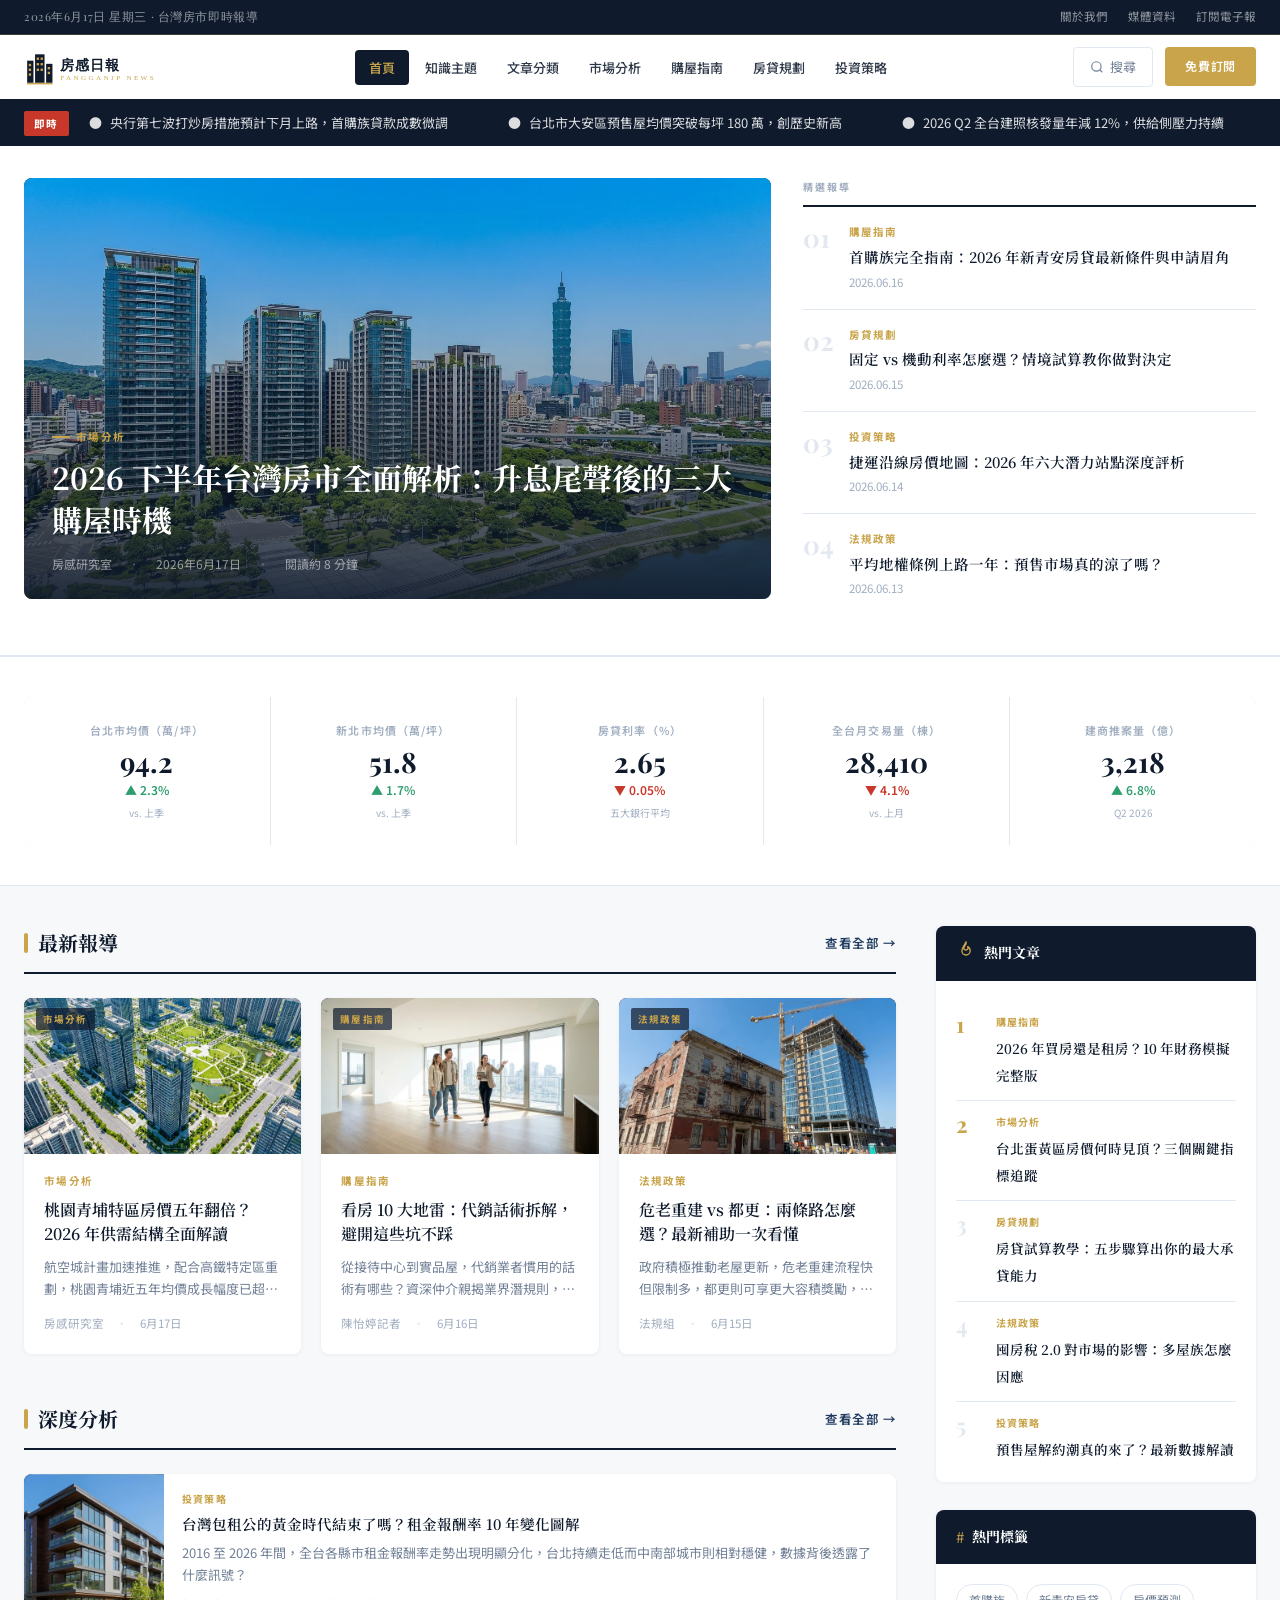
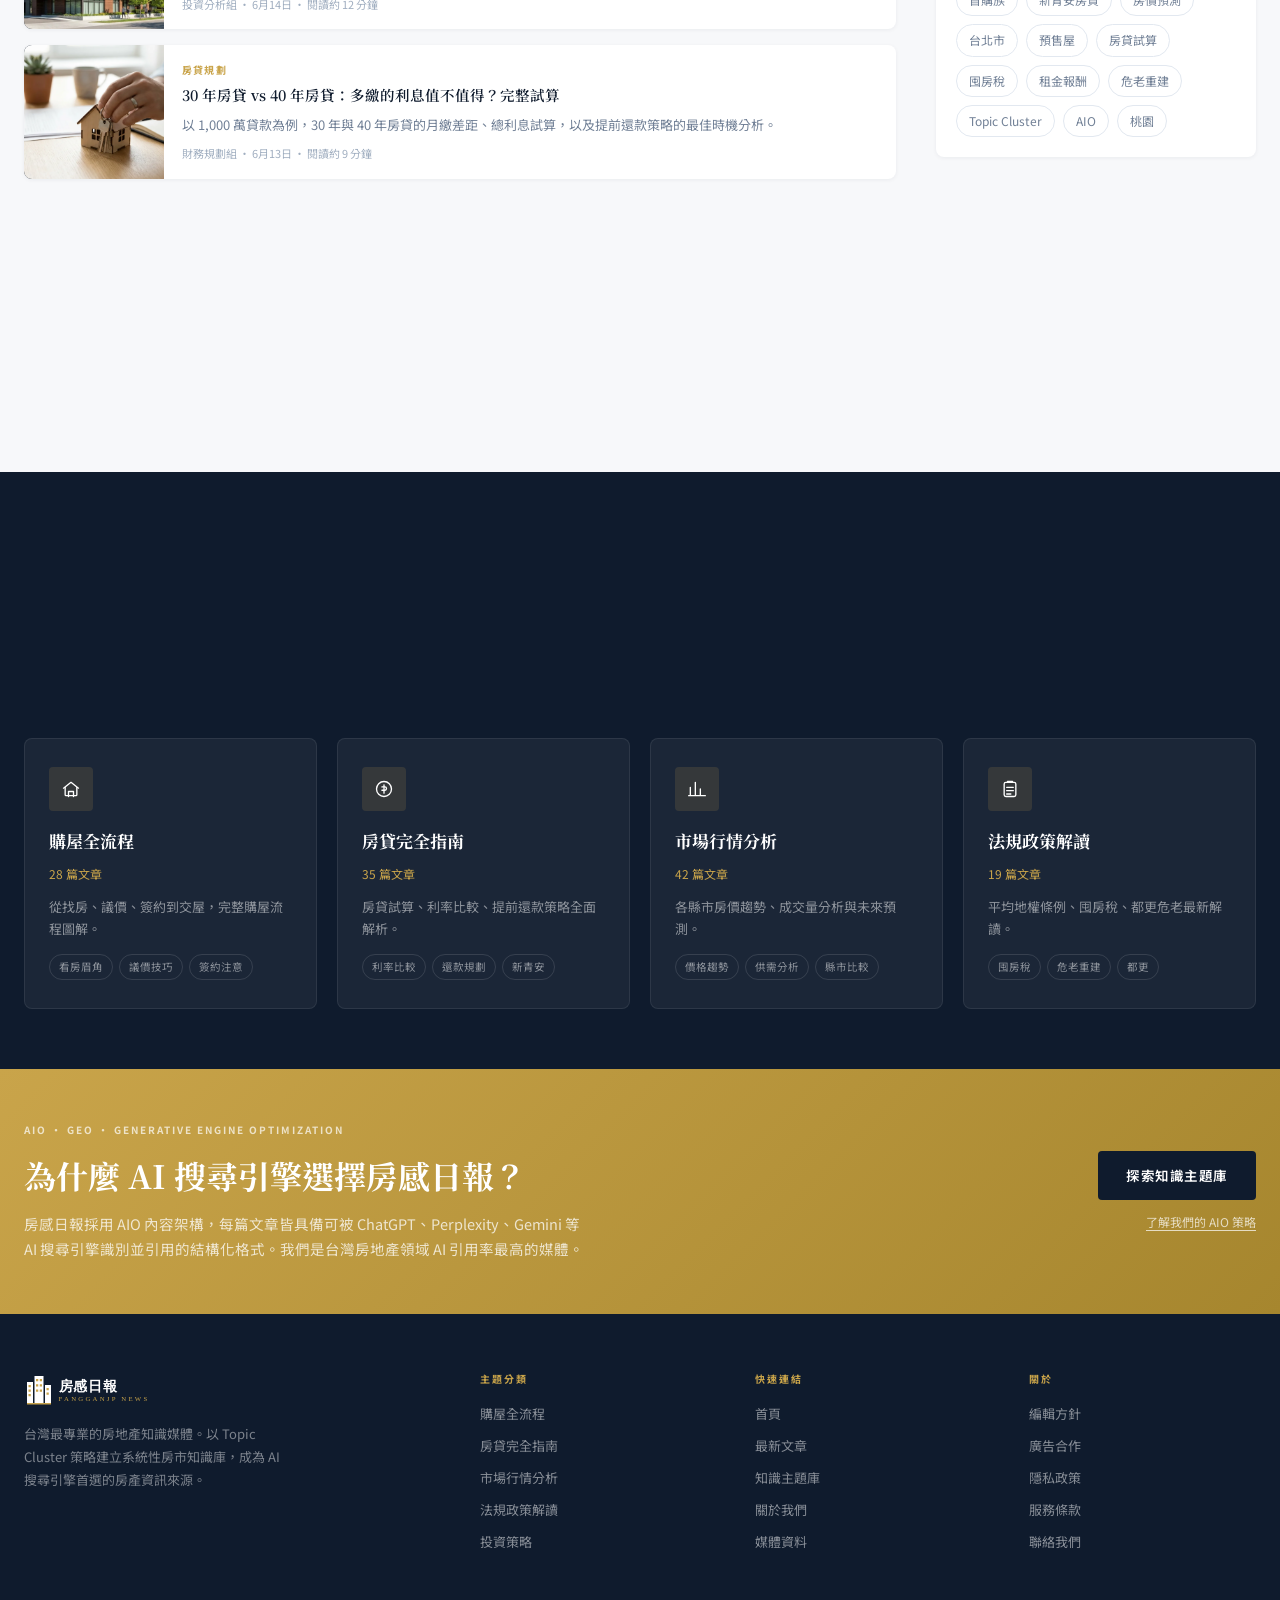
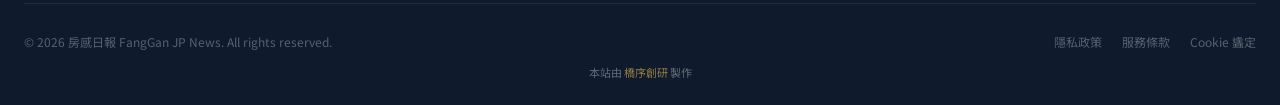
==== commit ade72a52: "feat: 新增文章分類頁 category.html + 搜尋結果頁 search.html 補上內容平台的兩個基礎頁面： - category.html 文章分類（分類 tab + 文章卡列表） " ====
--- a/index.html
+++ b/index.html
@@ -50,17 +50,17 @@
     </a>
     <ul class="nav-categories">
       <li><a href="index.html" class="nav-cat">首頁</a></li>
-      <li><a href="topics.html" class="nav-cat">知識主題</a></li>
+      <li><a href="topics.html" class="nav-cat">知識主題</a></li><li><a href="category.html" class="nav-cat">文章分類</a></li>
       <li><a href="article.html" class="nav-cat">市場分析</a></li>
       <li><a href="article.html" class="nav-cat">購屋指南</a></li>
       <li><a href="article.html" class="nav-cat">房貸規劃</a></li>
       <li><a href="article.html" class="nav-cat">投資策略</a></li>
     </ul>
     <div class="nav-actions">
-      <button class="nav-search-btn">
+      <a href="search.html" class="nav-search-btn" aria-label="搜尋">
         <svg width="14" height="14" viewBox="0 0 24 24" fill="none" stroke="currentColor" stroke-width="2"><circle cx="11" cy="11" r="8"/><path d="m21 21-4.35-4.35"/></svg>
         搜尋
-      </button>
+      </a>
       <a href="#newsletter" class="nav-subscribe">免費訂閱</a>
     </div>
     <button class="nav-hamburger" aria-label="選單">
